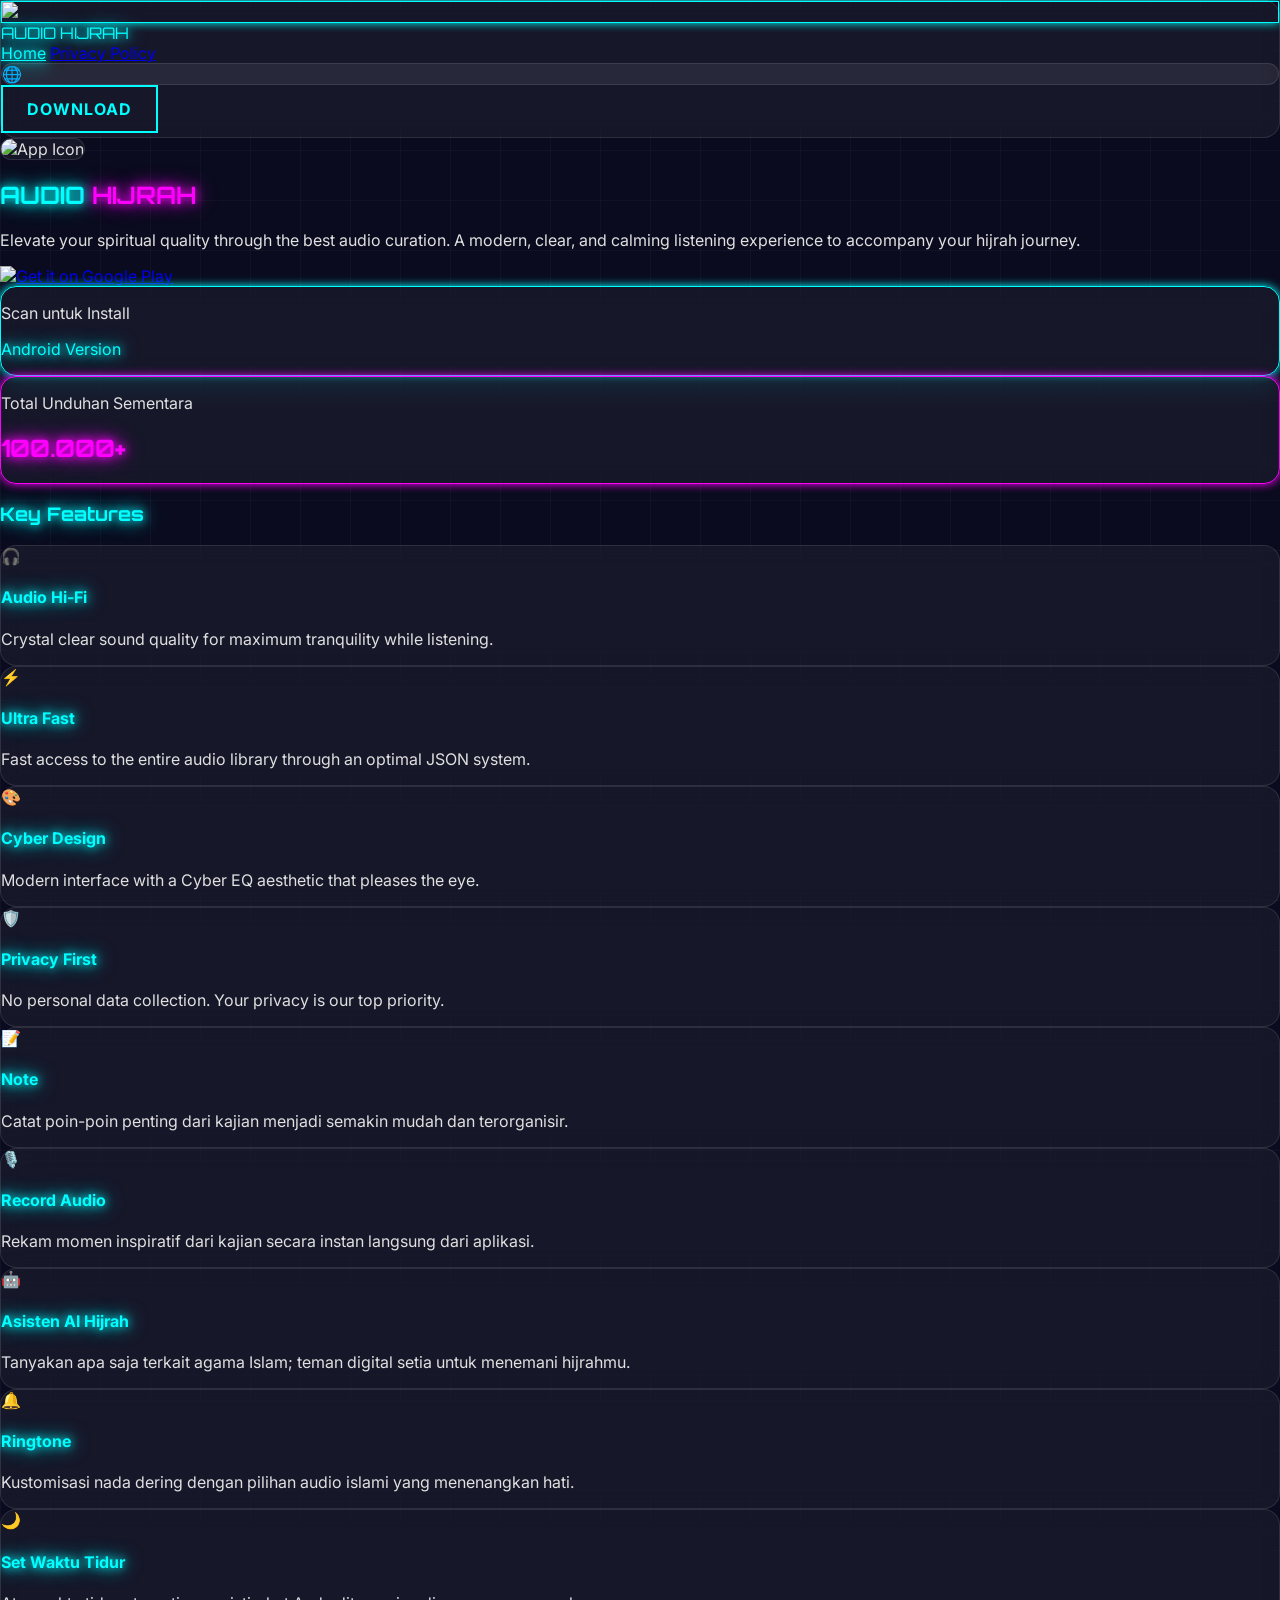
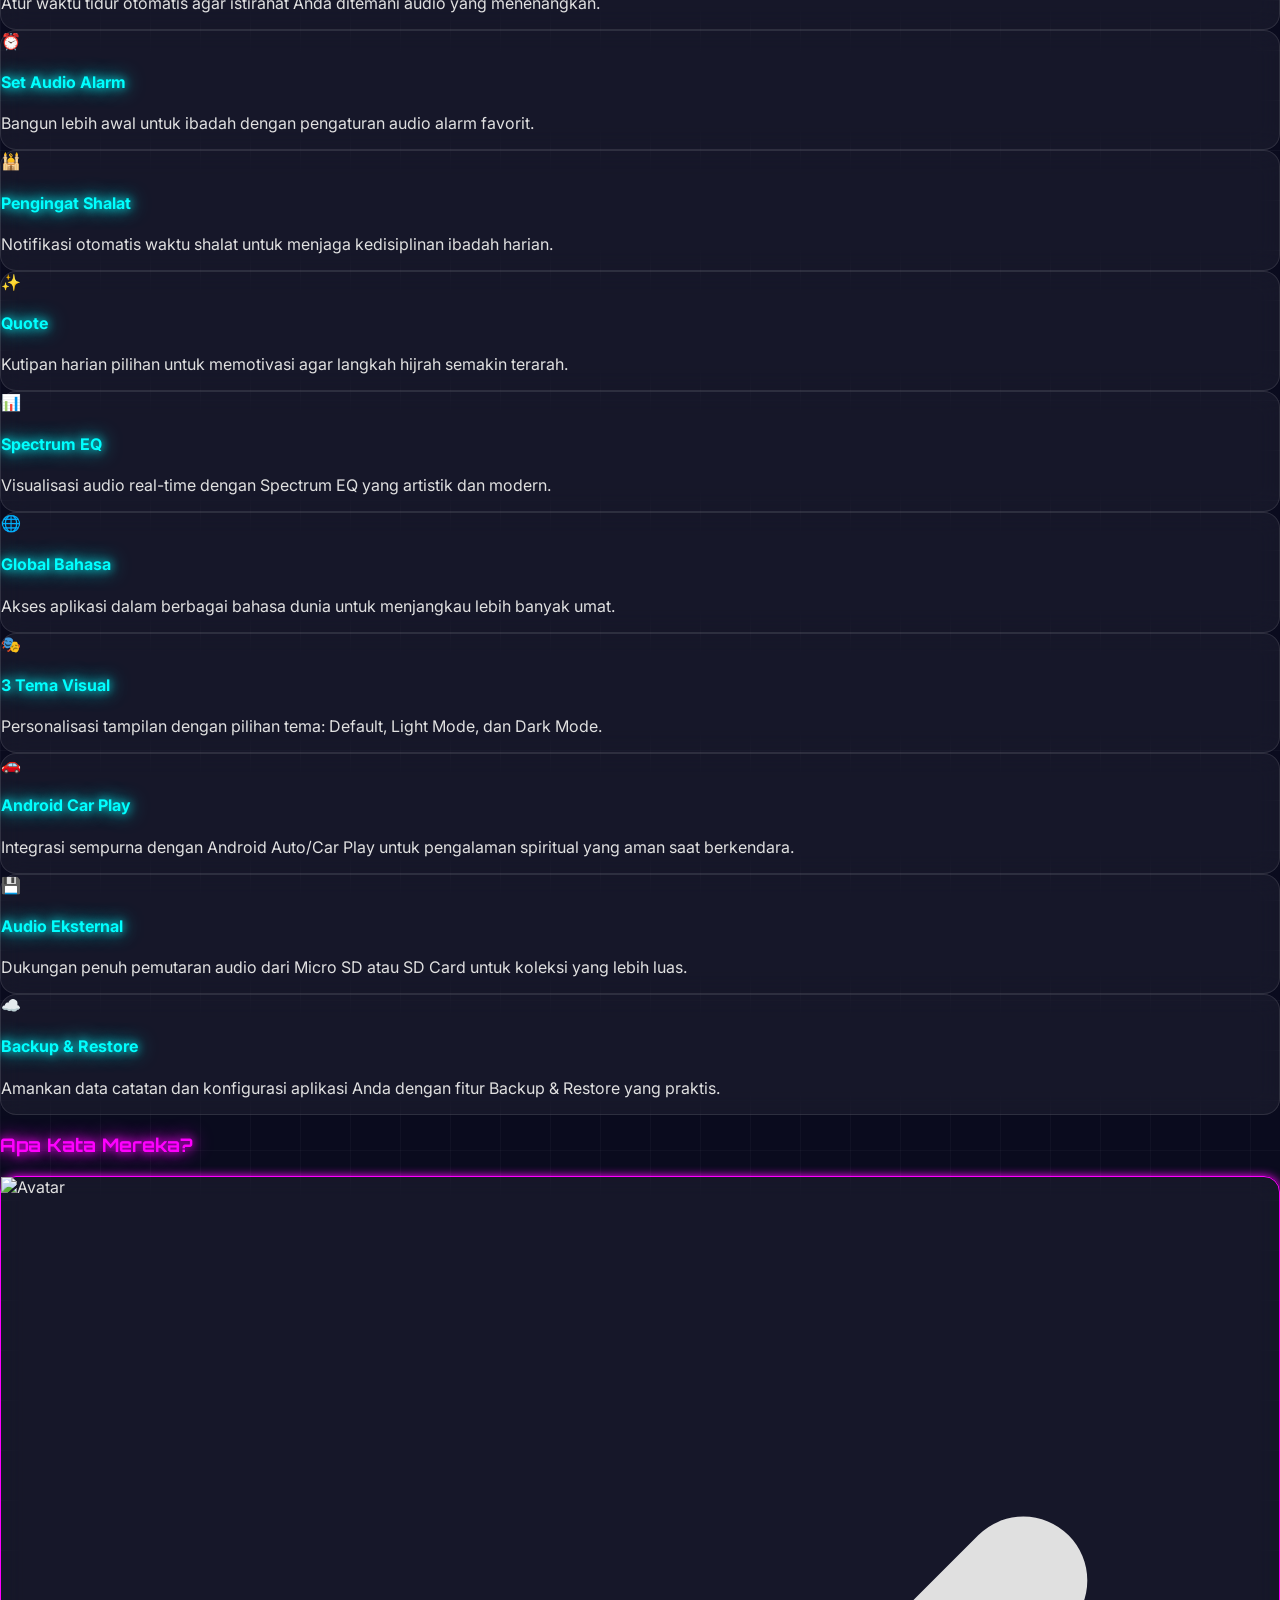
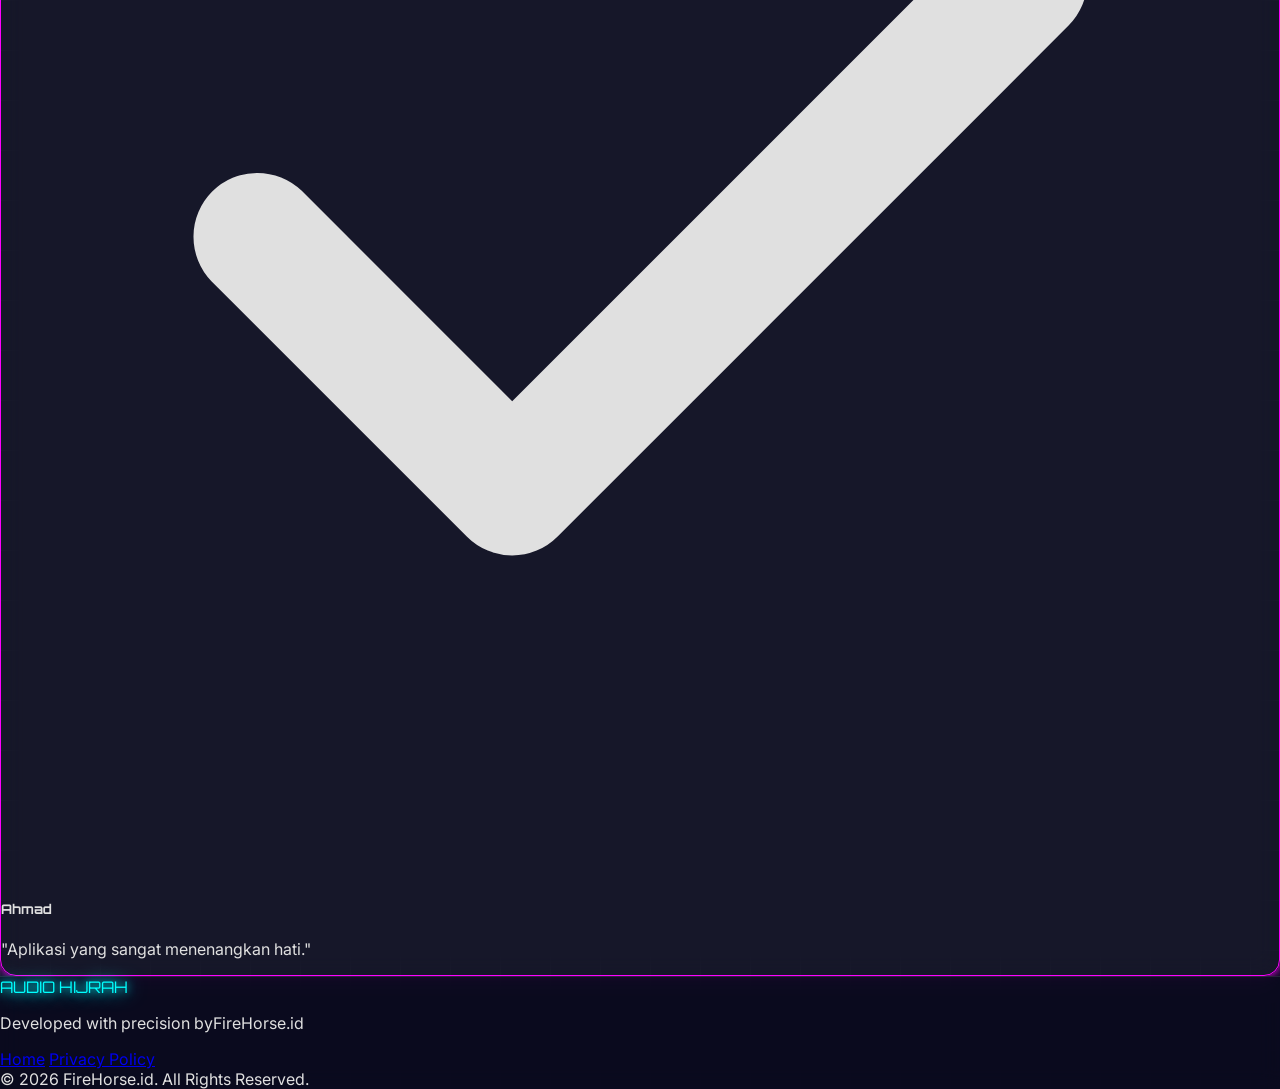
==== index.html @ 2a92576c "Update index.html Signed-off-by: alom2345mm-arch <alom2345mm@gmail.com>" ====
<!DOCTYPE html>
<html lang="en">
<head>
    <meta charset="UTF-8">
    <meta name="viewport" content="width=device-width, initial-scale=1.0">
    <title>Audio Hijrah - Perjalanan Spiritual Digital</title>
    <script src="https://cdn.tailwindcss.com"></script>
    <link href="https://fonts.googleapis.com/css2?family=Inter:wght@300;400;600;800&family=Orbitron:wght@400;700&display=swap" rel="stylesheet">
    <link rel="stylesheet" href="style.css">
    <script src="https://cdn.jsdelivr.net/npm/qr-code-styling@1.5.0/lib/qr-code-styling.js"></script>
    <style>
        .font-orbitron { font-family: 'Orbitron', sans-serif; }
        /* Hide Google Translate Bar */
        .goog-te-banner-frame.skiptranslate { display: none !important; }
        body { top: 0px !important; }
        .goog-te-balloon-frame { display: none !important; }
        #google_translate_element { display: block; }
        body {
            animation: fadeIn 0.6s ease-out forwards;
            scroll-behavior: smooth;
        }
        .fade-out {
            opacity: 0;
            transition: opacity 0.4s ease-out;
        }
        @keyframes fadeIn {
            from { opacity: 0; transform: translateY(10px); }
            to { opacity: 1; transform: translateY(0); }
        }
    </style>
</head>
<body class="text-gray-200">
    <div id="google_translate_element"></div>

    <!-- Navigation -->
    <nav class="fixed top-0 w-full z-50 glass-card border-b border-white/10 px-6 py-4 flex justify-between items-center">
        <div class="flex items-center gap-2">
            <div class="w-8 h-8 bg-gradient-to-br from-cyan-400 to-magenta-500 rounded-lg neon-border-cyan">
			<img src="https://raw.githubusercontent.com/alom2345mm-arch/img2026/main/ic_launcher_foreground.webp" >
			</div>
            <span class="font-orbitron text-xl font-bold neon-text-cyan">AUDIO HIJRAH</span>
        </div>
        <div class="hidden md:flex gap-8 font-semibold text-sm uppercase tracking-widest">
            <a href="index.html" class="hover:text-cyan-400 transition-colors neon-text-cyan">Home</a>
            <a href="privacy.html" class="hover:text-cyan-400 transition-colors">Privacy Policy</a>
        </div>
        <div class="flex items-center gap-4">
            <div class="flex items-center gap-2 glass-card px-2 py-1 rounded-full border border-white/10">
                <span class="text-sm">🌐</span>
                <div id="google_translate_element"></div>
            </div>
            <a href="#download" class="btn-cyber text-xs">Download</a>
        </div>
    </nav>

    <!-- Hero Section -->
    <section class="pt-32 pb-20 px-6 flex flex-col items-center text-center min-h-screen justify-center">
        <!-- Container Utama dengan ukuran yang sama dengan gambar (w-32 h-32) -->
		<div class="relative w-32 h-32 mb-8">
			<!-- Efek Glow: Menggunakan -inset-1 agar sedikit lebih besar dari gambar di depannya -->
			<div class="absolute -inset-1 bg-gradient-to-r from-cyan-500 to-magenta-500 rounded-3xl blur opacity-75 animate-pulse-slow"></div>
			
			<!-- Gambar Ikon: Pastikan rounded-nya sama dengan container atau div blur agar rapi -->
			<img src="https://raw.githubusercontent.com/alom2345mm-arch/img2026/main/dada_result.png" 
				 alt="App Icon" 
				 class="relative w-full h-full rounded-3xl glass-card p-2 object-contain">
		</div>
        <h1 class="font-orbitron text-5xl md:text-7xl font-extrabold mb-6 tracking-tighter">
            <span class="neon-text-cyan">AUDIO</span> <span class="neon-text-magenta">HIJRAH</span>
        </h1>
        <p class="max-w-2xl text-lg text-gray-400 mb-10 leading-relaxed">
            Elevate your spiritual quality through the best audio curation. A modern, clear, and calming listening experience to accompany your hijrah journey.
        </p>
        
        <div class="flex flex-col items-center gap-8 mb-16">
            <!-- 1. Badge Google Play -->
            <a href="#" class="transition-transform hover:scale-105">
                <img id="play-badge" src="https://play.google.com/intl/en_us/badges/static/images/badges/en_badge_web_generic.png" alt="Get it on Google Play" class="h-24">
            </a>

            <!-- 2. QR Code & Info -->
            <div class="glass-card p-4 neon-border-cyan flex items-center gap-6">
                <div id="qrcode" class="w-24 h-24 flex items-center justify-center"></div>
                <div class="text-left">
                    <p class="text-sm text-gray-500 uppercase tracking-wider">Scan untuk Install</p>
                    <p class="text-lg font-bold neon-text-cyan">Android Version</p>
                </div>
            </div>

            <!-- 3. Download Stats (Enlarged) -->
            <div class="glass-card px-12 py-8 neon-border-magenta text-center w-full max-w-md">
                <p class="text-gray-400 uppercase tracking-widest text-sm mb-3">Total Unduhan Sementara</p>
                <h2 class="font-orbitron text-6xl font-extrabold neon-text-magenta"><span id="download-counter">0</span>+</h2>
            </div>
        </div>
    </section>

    <!-- Features Section -->
    <section class="py-20 px-6 max-w-6xl mx-auto">
        <h3 class="font-orbitron text-3xl text-center mb-16 neon-text-cyan uppercase">Key Features</h3>

        <div class="grid grid-cols-1 md:grid-cols-2 lg:grid-cols-3 xl:grid-cols-6 gap-6">
            <div class="glass-card p-8 text-center">
                <div class="text-4xl mb-4">🎧</div>
                <h4 class="font-bold text-xl mb-2 neon-text-cyan">Audio Hi-Fi</h4>

                <p class="text-sm text-gray-400">Crystal clear sound quality for maximum tranquility while listening.</p>
            </div>
            <div class="glass-card p-8 text-center">
                <div class="text-4xl mb-4">⚡</div>
                <h4 class="font-bold text-xl mb-2 neon-text-cyan">Ultra Fast</h4>

                <p class="text-sm text-gray-400">Fast access to the entire audio library through an optimal JSON system.</p>
            </div>
            <div class="glass-card p-8 text-center">
                <div class="text-4xl mb-4">🎨</div>
                <h4 class="font-bold text-xl mb-2 neon-text-cyan">Cyber Design</h4>

                <p class="text-sm text-gray-400">Modern interface with a Cyber EQ aesthetic that pleases the eye.</p>
            </div>
            <div class="glass-card p-8 text-center">
                <div class="text-4xl mb-4">🛡️</div>
                <h4 class="font-bold text-xl mb-2 neon-text-cyan">Privacy First</h4>

                <p class="text-sm text-gray-400">No personal data collection. Your privacy is our top priority.</p>
            </div>
            <!-- Fitur Baru -->
            <div class="glass-card p-8 text-center">
                <div class="text-4xl mb-4">📝</div>
                <h4 class="font-bold text-xl mb-2 neon-text-cyan">Note</h4>
                <p class="text-sm text-gray-400">Catat poin-poin penting dari kajian menjadi semakin mudah dan terorganisir.</p>
            </div>
            <div class="glass-card p-8 text-center">
                <div class="text-4xl mb-4">🎙️</div>
                <h4 class="font-bold text-xl mb-2 neon-text-cyan">Record Audio</h4>
                <p class="text-sm text-gray-400">Rekam momen inspiratif dari kajian secara instan langsung dari aplikasi.</p>
            </div>
            <div class="glass-card p-8 text-center">
                <div class="text-4xl mb-4">🤖</div>
                <h4 class="font-bold text-xl mb-2 neon-text-cyan">Asisten AI Hijrah</h4>
                <p class="text-sm text-gray-400">Tanyakan apa saja terkait agama Islam; teman digital setia untuk menemani hijrahmu.</p>
            </div>
            <div class="glass-card p-8 text-center">
                <div class="text-4xl mb-4">🔔</div>
                <h4 class="font-bold text-xl mb-2 neon-text-cyan">Ringtone</h4>
                <p class="text-sm text-gray-400">Kustomisasi nada dering dengan pilihan audio islami yang menenangkan hati.</p>
            </div>
            <div class="glass-card p-8 text-center">
                <div class="text-4xl mb-4">🌙</div>
                <h4 class="font-bold text-xl mb-2 neon-text-cyan">Set Waktu Tidur</h4>
                <p class="text-sm text-gray-400">Atur waktu tidur otomatis agar istirahat Anda ditemani audio yang menenangkan.</p>
            </div>
            <div class="glass-card p-8 text-center">
                <div class="text-4xl mb-4">⏰</div>
                <h4 class="font-bold text-xl mb-2 neon-text-cyan">Set Audio Alarm</h4>
                <p class="text-sm text-gray-400">Bangun lebih awal untuk ibadah dengan pengaturan audio alarm favorit.</p>
            </div>
            <div class="glass-card p-8 text-center">
                <div class="text-4xl mb-4">🕌</div>
                <h4 class="font-bold text-xl mb-2 neon-text-cyan">Pengingat Shalat</h4>
                <p class="text-sm text-gray-400">Notifikasi otomatis waktu shalat untuk menjaga kedisiplinan ibadah harian.</p>
            </div>
            <div class="glass-card p-8 text-center">
                <div class="text-4xl mb-4">✨</div>
                <h4 class="font-bold text-xl mb-2 neon-text-cyan">Quote</h4>
                <p class="text-sm text-gray-400">Kutipan harian pilihan untuk memotivasi agar langkah hijrah semakin terarah.</p>
            </div>
            <div class="glass-card p-8 text-center">
                <div class="text-4xl mb-4">📊</div>
                <h4 class="font-bold text-xl mb-2 neon-text-cyan">Spectrum EQ</h4>
                <p class="text-sm text-gray-400">Visualisasi audio real-time dengan Spectrum EQ yang artistik dan modern.</p>
            </div>
            <div class="glass-card p-8 text-center">
                <div class="text-4xl mb-4">🌐</div>
                <h4 class="font-bold text-xl mb-2 neon-text-cyan">Global Bahasa</h4>
                <p class="text-sm text-gray-400">Akses aplikasi dalam berbagai bahasa dunia untuk menjangkau lebih banyak umat.</p>
            </div>
            <div class="glass-card p-8 text-center">
                <div class="text-4xl mb-4">🎭</div>
                <h4 class="font-bold text-xl mb-2 neon-text-cyan">3 Tema Visual</h4>
                <p class="text-sm text-gray-400">Personalisasi tampilan dengan pilihan tema: Default, Light Mode, dan Dark Mode.</p>
            </div>
            <div class="glass-card p-8 text-center">
                <div class="text-4xl mb-4">🚗</div>
                <h4 class="font-bold text-xl mb-2 neon-text-cyan">Android Car Play</h4>
                <p class="text-sm text-gray-400">Integrasi sempurna dengan Android Auto/Car Play untuk pengalaman spiritual yang aman saat berkendara.</p>
            </div>
            <div class="glass-card p-8 text-center">
                <div class="text-4xl mb-4">💾</div>
                <h4 class="font-bold text-xl mb-2 neon-text-cyan">Audio Eksternal</h4>
                <p class="text-sm text-gray-400">Dukungan penuh pemutaran audio dari Micro SD atau SD Card untuk koleksi yang lebih luas.</p>
            </div>
            <div class="glass-card p-8 text-center">
                <div class="text-4xl mb-4">☁️</div>
                <h4 class="font-bold text-xl mb-2 neon-text-cyan">Backup & Restore</h4>
                <p class="text-sm text-gray-400">Amankan data catatan dan konfigurasi aplikasi Anda dengan fitur Backup & Restore yang praktis.</p>
            </div>
        </div>
    </section>

    <!-- Bot Comments Section -->
    <section class="py-20 px-6 max-w-4xl mx-auto">
        <h3 class="font-orbitron text-3xl text-center mb-16 neon-text-magenta uppercase">Apa Kata Mereka?</h3>

        <!-- Testimonial Window -->
        <div class="relative h-64 flex items-center justify-center">
            <div id="testimonial-window" class="glass-card p-8 w-full max-w-2xl neon-border-magenta transition-all duration-500 opacity-0 transform translate-y-4">
                <div class="flex flex-col md:flex-row gap-6 items-center text-center md:text-left">
                    <div class="relative">
                        <img id="user-photo" src="" alt="Avatar" class="w-24 h-24 rounded-full border-2 border-cyan-400 shadow-[0_0_15px_rgba(0,255,255,0.5)] object-cover">
                        <div class="absolute bottom-0 right-0 bg-cyan-400 p-1 rounded-full border-2 border-bg-color">
                            <svg class="w-3 h-3 text-bg-color" fill="currentColor" viewBox="0 0 20 20"><path fill-rule="evenodd" d="M16.707 5.293a1 1 0 010 1.414l-8 8a1 1 0 01-1.414 0l-4-4a1 1 0 011.414-1.414L8 12.586l7.293-7.293a1 1 0 011.414 0z" clip-rule="evenodd"></path></svg>
                        </div>
                    </div>
                    <div class="flex-1">
                        <h5 id="user-name" class="font-orbitron font-bold text-cyan-400 text-xl mb-2">Loading...</h5>
                        <p id="user-text" class="text-gray-300 text-lg italic leading-relaxed">"Menyiapkan testimoni..."</p>
                    </div>
                </div>
            </div>
        </div>
    </section>

    <!-- Footer -->
    <footer class="footer-glass py-12 px-6 text-center">
        <div class="font-orbitron text-xl font-bold neon-text-cyan mb-4">AUDIO HIJRAH</div>
        <p class="text-gray-500 text-sm mb-6">Developed with precision by<span class="text-magenta-500 font-bold">FireHorse.id</span></p>
        <div class="flex justify-center gap-6 text-xs text-gray-400 uppercase tracking-widest">
            <a href="index.html" class="hover:text-cyan-400">Home</a>
            <a href="privacy.html" class="hover:text-cyan-400">Privacy Policy</a>
        </div>
        <div class="mt-8 text-xs text-gray-600">
            &copy; 2026 FireHorse.id. All Rights Reserved.
        </div>
    </footer>

    <script>
        const comments = [
            {name: "Ahmad", text: "Aplikasi yang sangat menenangkan hati."},
            {name: "Siti", text: "Fiturnya lengkap, sangat membantu proses hijrah saya."},
            {name: "Budi", text: "Kualitas audio sangat jernih, mantap!"},
            {name: "Lutfi", text: "Tampilan modern dan sangat futuristik."},
            {name: "Sarah", text: "Sangat ringan dijalankan di HP lama saya."},
            {name: "Yusuf", text: "Kontennya sangat bermanfaat, terima kasih FireHorse.id."},
            {name: "Aminah", text: "Sangat menginspirasi, wajib download!"},
            {name: "Ridwan", text: "UI/UX sangat halus, nyaman digunakan."},
            {name: "Fatimah", text: "Suka sekali dengan kurasi audionya."},
            {name: "Zaki", text: "Aplikasi terbaik untuk menemani hari-hari."},
            {name: "Hana", text: "Sederhana tapi powerful."},
            {name: "Omar", text: "Update-nya cepat dan fiturnya makin oke."},
            {name: "Leia", text: "Sangat membantu saya belajar lebih dalam."},
            {name: "Hassan", text: "Kombinasi desain dan fungsi yang sempurna."},
            {name: "Maryam", text: "Tidak ada iklan yang mengganggu, sangat nyaman."},
            {name: "Ali", text: "Audio quality-nya top notch!"},
            {name: "Nadia", text: "Recommended banget buat yang mau hijrah."},
            {name: "Faisal", text: "Desain Cyber EQ-nya keren banget."},
            {name: "Zainab", text: "Sangat memudahkan dalam mencari konten positif."},
            {name: "Malik", text: "Aplikasi yang sangat beradab dan bermanfaat."},
            {name: "Khadijah", text: "Terima kasih atas aplikasinya, sangat membantu."},
            {name: "Andi Wijaya", text: "Alhamdulillah, fitur Note-nya sangat membantu saya merangkum kajian."},
            {name: "Putri Lestari", text: "Suaranya jernih sekali, bikin betah dengerin murottal lama-lama."},
            {name: "Eko Prasetyo", text: "UI-nya juara, berasa pakai aplikasi masa depan. Keren parah!"},
            {name: "Maya Sartika", text: "Sangat membantu saya dalam memahami tafsir Al-Quran dengan lebih mudah."},
            {name: "Rizky Ramadhan", text: "Asisten AI-nya cerdas banget, bisa jawab pertanyaan agama dengan detail."},
            {name: "Dewi Permata", text: "Suka banget sama fitur sleep timer-nya, jadi bisa tidur sambil denger audio."},
            {name: "Adi Nugroho", text: "Aplikasi yang sangat bermanfaat, semoga jadi amal jariyah bagi pembuatnya."},
            {name: "Hana Pertiwi", text: "Fitur backup-nya sangat membantu saat saya ganti perangkat."},
            {name: "Bagus Setiawan", text: "Akhirnya ada aplikasi audio spiritual yang gak banyak iklan. Nyaman banget!"},
            {name: "Indah Permatasari", text: "Sangat menginspirasi, membuat saya lebih semangat untuk berhijrah."},
            {name: "Fajar Sidik", text: "Kualitas audio Hi-Fi nya beneran terasa, jernih banget di telinga."},
            {name: "Gita Lestari", text: "Fitur pengingat shalatnya sangat membantu saya lebih disiplin."},
            {name: "Hendra Kurniawan", text: "Sangat praktis untuk mendengarkan kajian sambil bekerja di kantor."},
            {name: "Lia Ananda", text: "Suka sekali dengan quote hariannya, sangat memotivasi di pagi hari."},
            {name: "Dimas Prayoga", text: "Desain Cyber EQ-nya sangat artistik, beda dari aplikasi lain."},
            {name: "Rina Amelia", text: "Alhamdulillah, sekarang belajar agama jadi lebih asik dan modern."},
            {name: "Agus Salim", text: "Sangat ringan dijalankan, tidak membuat HP saya lag sama sekali."},
            {name: "Nina Marlina", text: "Fitur record audio-nya sangat berguna untuk merekam poin kajian."},
            {name: "Taufik Rahman", text: "Sangat recommended buat anak muda yang mau belajar agama dengan cara modern."},
            {name: "Siska Putri", text: "Suka banget sama kombinasi warna cyan dan magenta-nya, mewah!"},
            {name: "Bambang Heru", text: "Fitur Android Auto-nya sangat membantu saat saya menyetir jauh."},
            {name: "Dian Fitri", text: "Aplikasi yang sangat beradab, kontennya sangat terjaga kualitasnya."},
            {name: "Joko Susilo", text: "Suara qori-qorinya sangat menyentuh hati, bikin adem pikiran."},
            {name: "Rina Sari", text: "Sangat membantu saya dalam mencari referensi audio islami yang terpercaya."},
            {name: "Hendra Setiawan", text: "Sangat puas dengan fitur global bahasanya, memudahkan saudara kita di luar negeri."},
            {name: "Lani Wijaya", text: "Fitur spectrum equalizer-nya keren, visualisasinya sangat memanjakan mata."},
            {name: "Eko Kurniawan", text: "Sangat membantu saya tetap istiqomah dengan pengingat ibadahnya."},
            {name: "Siti Aminah", text: "Sangat bermanfaat untuk anak-anak saya belajar mengenal huruf hijaiyah."},
            {name: "Rizky Fauzi", text: "Suka banget sama tema Dark Mode-nya, elegan dan tidak bikin mata lelah."},
            {name: "Maya Indah", text: "Alhamdulillah, aplikasi ini menjadi teman setia saya dalam berhijrah."},
            {name: "Andika Pratama", text: "Fitur restore datanya bekerja dengan sempurna, semua catatan saya kembali."},
            {name: "Putri Handayani", text: "Sangat menginspirasi, kontennya sangat relevan dengan kehidupan sehari-hari."},
            {name: "Budi Santoso", text: "Aplikasi yang sangat solutif untuk kebutuhan spiritual di era digital."},
            {name: "Siti Rahma", text: "Suaranya sangat jernih, terasa seperti mendengarkan secara langsung."},
            {name: "Ahmad Fauzi", text: "Sangat memudahkan dalam mencari kajian-kajian dari ustadz favorit."},
            {name: "Lutfi Hakim", text: "Fitur AI-nya sangat mencerahkan, membantu saya memahami hukum fiqih dasar."},
            {name: "Sarah Azahra", text: "Sangat ringan dan cepat, navigasinya sangat intuitif dan mudah."},
            {name: "Yusuf Mansur", text: "Koleksi audionya sangat lengkap, mulai dari murottal hingga ceramah."},
            {name: "Aminah Zahra", text: "Sangat menyentuh hati, membuat saya lebih bersyukur setiap harinya."},
            {name: "Ridwan Kamil", text: "Kombinasi teknologi dan spiritualitas yang sangat apik. Luar biasa!"},
            {name: "Fatimah Zahra", text: "Fitur ringtone-nya sangat menenangkan, suka sekali dengan pilihannya."},
            {name: "Zaki Mubarak", text: "Aplikasi yang sangat membantu saya dalam menjaga shalat tepat waktu."},
            {name: "Hana Sofia", text: "Sangat elegan, baik dari segi desain maupun kualitas kontennya."},
            {name: "Omar Faruq", text: "Sangat membantu dalam mempelajari bahasa Arab melalui audio."},
            {name: "Leia Nuria", text: "Suka sekali dengan fitur quotes-nya, sangat memotivasi untuk terus belajar."},
            {name: "Hassan Basri", text: "Sangat praktis, bisa diakses kapan saja dan di mana saja."},
            {name: "Maryam Utami", text: "Sangat membantu saya dalam mendidik anak-anak dengan konten islami."},
            {name: "Ali Murtaza", text: "Kualitas audio Hi-Fi-nya benar-benar terasa premium. Mantap!"},
            {name: "Nadia Syafira", text: "Sangat recommended untuk siapa saja yang ingin memulai hijrah dengan nyaman."},
            {name: "Faisal Anwar", text: "UI-nya sangat futuristik, benar-benar mencerminkan era digital."},
            {name: "Zainab Aliyah", text: "Sangat memudahkan saya menemukan konten positif di tengah hiruk pikuk medsos."},
            {name: "Malik Ibrahim", text: "Sangat bermanfaat, semoga menjadi amal jariyah yang terus mengalir."},
            {name: "Khadijah Nur", text: "Terima kasih banyak FireHorse.id, aplikasi ini sangat membantu saya."}
        ];

        let currentIndex = 0;
        const windowEl = document.getElementById('testimonial-window');
        const nameEl = document.getElementById('user-name');
        const textEl = document.getElementById('user-text');
        const photoEl = document.getElementById('user-photo');

        function updateTestimonial() {
            // Fade out
            windowEl.classList.remove('opacity-100', 'translate-y-0');
            windowEl.classList.add('opacity-0', 'translate-y-4');

            setTimeout(() => {
                const user = comments[currentIndex];
                nameEl.textContent = user.name;
                textEl.textContent = `"${user.text}"`;
                // Generate unique photo based on name
                photoEl.src = `https://i.pravatar.cc/150?u=${encodeURIComponent(user.name)}`;

                // Fade in
                windowEl.classList.remove('opacity-0', 'translate-y-4');
                windowEl.classList.add('opacity-100', 'translate-y-0');

                currentIndex = (currentIndex + 1) % comments.length;
            }, 500);
        }

        // Initial call
        updateTestimonial();
        // Cycle every 4 seconds
        setInterval(updateTestimonial, 4000);

        function animateValueInfinite(id, start, end, duration) {
            const obj = document.getElementById(id);
            let startTimestamp = null;
            const step = (timestamp) => {
                if (!startTimestamp) startTimestamp = timestamp;
                const progress = Math.min((timestamp - startTimestamp) / duration, 1);
                obj.innerHTML = Math.floor(progress * (end - start) + start).toLocaleString('id-ID');
                if (progress < 1) {
                    window.requestAnimationFrame(step);
                } else {
                    // Jeda 1 detik di angka puncak sebelum mengulang dari 0
                    setTimeout(() => {
                        startTimestamp = null;
                        window.requestAnimationFrame(step);
                    }, 1000);
                }
            };
            window.requestAnimationFrame(step);
        }
        // Jalankan animasi loop tak terbatas saat halaman dimuat
        animateValueInfinite('download-counter', 0, 100000, 2000);

        function updatePlayBadge() {
            const badgeEl = document.getElementById('play-badge');
            if (!badgeEl) return;

            const lang = navigator.language || 'en-US';
            const langCode = lang.toLowerCase();
            const shortCode = langCode.split('-')[0];

            const langMap = {
                'af': 'Afrikaans', 'sq': 'Albanian', 'ar': 'Arabic-Saudi-Arabia', 'hy': 'Armenian', 'az': 'Azerbaijani',
                'eu': 'Basque', 'bs': 'Bosnian', 'bg': 'Bulgarian', 'my': 'Burmese', 'ca': 'Catalan',
                'zh-cn': 'Chinese-China', 'zh-tw': 'Chinese-Taiwan', 'hr': 'Croatian', 'cs': 'Czech', 'da': 'Danish',
                'nl': 'Dutch', 'en': 'English', 'et': 'Estonian', 'tl': 'Filipino', 'fi': 'Finnish',
                'fr-ca': 'French-CA', 'fr': 'French', 'gl': 'Galician', 'ka': 'Georgian', 'de': 'German',
                'el': 'Greek', 'gu': 'Gujarati', 'he': 'Hebrew', 'hi': 'Hindi', 'hu': 'Hungarian',
                'is': 'Icelandic', 'id': 'Indonesian', 'ga': 'Irish', 'it': 'Italian', 'ja': 'Japanese',
                'kn': 'Kannada', 'kk': 'Kazakh', 'km': 'Khmer', 'ko': 'Korean', 'ky': 'Kyrgyz',
                'lo': 'Lao', 'lv': 'Latvian', 'lt': 'Lithuanian', 'mk': 'Macedonian', 'ml': 'Malayalam',
                'ms': 'Malaysian', 'mr': 'Marathi', 'mn': 'Mongolian', 'ne': 'Nepali', 'no': 'Norwegian',
                'fa': 'Persian', 'pl': 'Polish', 'pt-br': 'Portuguese-Brazil', 'pt-pt': 'Portuguese-Portugal', 'pa': 'Punjabi',
                'ro': 'Romanian', 'ru': 'Russian', 'sr': 'Serbian', 'si': 'Sinhalese', 'sk': 'Slovak',
                'sl': 'Slovenian', 'es-latam': 'Spanish-LATAM', 'es': 'Spanish', 'sw': 'Swahili', 'sv': 'Swedish',
                'ta': 'Tamil', 'te': 'Telugu', 'th': 'Thai', 'tr': 'Turkish', 'uk': 'Ukranian',
                'ur': 'Urdu', 'uz': 'Uzbek', 'vi': 'Vietnamese', 'zu': 'Zulu', 'bn': 'Bengali'
            };

            let languageName = langMap[langCode] || langMap[shortCode] || 'English';
            const baseUrl = 'https://raw.githubusercontent.com/alom2345mm-arch/img2026/main/';
            badgeEl.src = `${baseUrl}GetItOnGooglePlay_Badge_Web_color_${languageName}.png`;
        }
        updatePlayBadge();

        function updatePlayBadge() {
            const badgeEl = document.getElementById('play-badge');
            if (!badgeEl) return;

            const lang = navigator.language || 'en-US';
            const langCode = lang.toLowerCase();
            const shortCode = langCode.split('-')[0];

            const langMap = {
                'af': 'Afrikaans', 'sq': 'Albanian', 'ar': 'Arabic-Saudi-Arabia', 'hy': 'Armenian', 'az': 'Azerbaijani',
                'eu': 'Basque', 'bs': 'Bosnian', 'bg': 'Bulgarian', 'my': 'Burmese', 'ca': 'Catalan',
                'zh-cn': 'Chinese-China', 'zh-tw': 'Chinese-Taiwan', 'hr': 'Croatian', 'cs': 'Czech', 'da': 'Danish',
                'nl': 'Dutch', 'en': 'English', 'et': 'Estonian', 'tl': 'Filipino', 'fi': 'Finnish',
                'fr-ca': 'French-CA', 'fr': 'French', 'gl': 'Galician', 'ka': 'Georgian', 'de': 'German',
                'el': 'Greek', 'gu': 'Gujarati', 'he': 'Hebrew', 'hi': 'Hindi', 'hu': 'Hungarian',
                'is': 'Icelandic', 'id': 'Indonesian', 'ga': 'Irish', 'it': 'Italian', 'ja': 'Japanese',
                'kn': 'Kannada', 'kk': 'Kazakh', 'km': 'Khmer', 'ko': 'Korean', 'ky': 'Kyrgyz',
                'lo': 'Lao', 'lv': 'Latvian', 'lt': 'Lithuanian', 'mk': 'Macedonian', 'ml': 'Malayalam',
                'ms': 'Malaysian', 'mr': 'Marathi', 'mn': 'Mongolian', 'ne': 'Nepali', 'no': 'Norwegian',
                'fa': 'Persian', 'pl': 'Polish', 'pt-br': 'Portuguese-Brazil', 'pt-pt': 'Portuguese-Portugal', 'pa': 'Punjabi',
                'ro': 'Romanian', 'ru': 'Russian', 'sr': 'Serbian', 'si': 'Sinhalese', 'sk': 'Slovak',
                'sl': 'Slovenian', 'es-latam': 'Spanish-LATAM', 'es': 'Spanish', 'sw': 'Swahili', 'sv': 'Swedish',
                'ta': 'Tamil', 'te': 'Telugu', 'th': 'Thai', 'tr': 'Turkish', 'uk': 'Ukranian',
                'ur': 'Urdu', 'uz': 'Uzbek', 'vi': 'Vietnamese', 'zu': 'Zulu', 'bn': 'Bengali'
            };

            let languageName = langMap[langCode] || langMap[shortCode] || 'English';
            const baseUrl = 'https://raw.githubusercontent.com/alom2345mm-arch/img2026/main/';
            badgeEl.src = `${baseUrl}GetItOnGooglePlay_Badge_Web_color_${languageName}.png`;
        }
        updatePlayBadge();

        // Konfigurasi Auto-Barcode dengan Style Dot dan Logo Tengah
        const qrCode = new QRCodeStyling({
            width: 96,
            height: 96,
            type: "svg",
            data: "https://play.google.com/store/apps/details?id=com.audiohijrah",
            image: "https://raw.githubusercontent.com/alom2345mm-arch/img2026/main/dada_result.png",
            dotsOptions: {
                color: "#22d3ee",
                type: "dots"
            },
            backgroundOptions: {
                color: "transparent",
            },
            imageOptions: {
                crossOrigin: "anonymous",
                margin: 5,
                imageSize: 0.4
            }
        });
        qrCode.append(document.getElementById("qrcode"));
    </script>
    <script>
        document.querySelectorAll('a').forEach(link => {
            link.addEventListener('click', e => {
                const href = link.getAttribute('href');
                if (href && (href.endsWith('.html') || href.startsWith('/'))) {
                    if (!link.getAttribute('target')) {
                        e.preventDefault();
                        document.body.classList.add('fade-out');
                        setTimeout(() => {
                            window.location.href = href;
                        }, 400);
                    }
                }
            });
        });
    </script>
    <script type="text/javascript">
        function googleTranslateElementInit() {
            new google.translate.TranslateElement({
                pageLanguage: 'id',
                layout: google.translate.LinguistElement.InlineLayout.SIMPLE,
                autoDisplay: false
            }, 'google_translate_element');
        }
    </script>
    <script src="//translate.google.com/translate_a/element.js?cb=googleTranslateElementInit"></script>
</body>
</html>
---- style.css ----
:root {

    
    --bg-color: #0a0b1e;
    --accent-cyan: #00ffff;
    --accent-magenta: #ff00ff;
    --glass-bg: rgba(255, 255, 255, 0.05);
    --glass-border: rgba(255, 255, 255, 0.1);
    --text-main: #e0e0e0;
    --text-dim: #b0b0b0;
}

body {
    background-color: var(--bg-color);
    color: var(--text-main);
    font-family: 'Inter', sans-serif;
    margin: 0;
    padding: 0;
    overflow-x: hidden;
}

/* Cyber Grid Background */
body::before {
    content: "";
    position: fixed;
    top: 0;
    left: 0;
    width: 100%;
    height: 100%;
    background-image: 
        linear-gradient(var(--glass-border) 1px, transparent 1px),
        linear-gradient(90deg, var(--glass-border) 1px, transparent 1px);
    background-size: 50px 50px;
    z-index: -1;
    pointer-events: none;
    opacity: 0.3;
}

.neon-text-cyan {
    color: var(--accent-cyan);
    text-shadow: 0 0 10px var(--accent-cyan), 0 0 20px var(--accent-cyan);
}

.neon-text-magenta {
    color: var(--accent-magenta);
    text-shadow: 0 0 10px var(--accent-magenta), 0 0 20px var(--accent-magenta);
}

.glass-card {
    background: var(--glass-bg);
    backdrop-filter: blur(12px);
    -webkit-backdrop-filter: blur(12px);
    border: 1px solid var(--glass-border);
    border-radius: 1rem;
    transition: all 0.3s ease;
}

.glass-card:hover {
    border-color: var(--accent-cyan);
    box-shadow: 0 0 20px rgba(0, 255, 255, 0.2);
    transform: translateY(-5px);
}

.neon-border-cyan {
    border: 1px solid var(--accent-cyan);
    box-shadow: 0 0 10px var(--accent-cyan);
}

.neon-border-magenta {
    border: 1px solid var(--accent-magenta);
    box-shadow: 0 0 10px var(--accent-magenta);
}

.btn-cyber {
    background: transparent;
    border: 2px solid var(--accent-cyan);
    color: var(--accent-cyan);
    padding: 0.75rem 1.5rem;
    font-weight: bold;
    text-transform: uppercase;
    letter-spacing: 1px;
    position: relative;
    overflow: hidden;
    transition: all 0.3s ease;
    cursor: pointer;
    display: inline-block;
    text-decoration: none;
}

.btn-cyber:hover {
    background: var(--accent-cyan);
    color: var(--bg-color);
    box-shadow: 0 0 20px var(--accent-cyan);
}

.footer-glass {
    background: rgba(10, 11, 30, 0.8);
    backdrop-filter: blur(10px);
    border-top: 1px solid var(--glass-border);
}

@keyframes pulse {
    0% { opacity: 0.6; }
    50% { opacity: 1; }
    100% { opacity: 0.6; }
}

.animate-pulse-slow {
    animation: pulse 3s infinite ease-in-out;
}
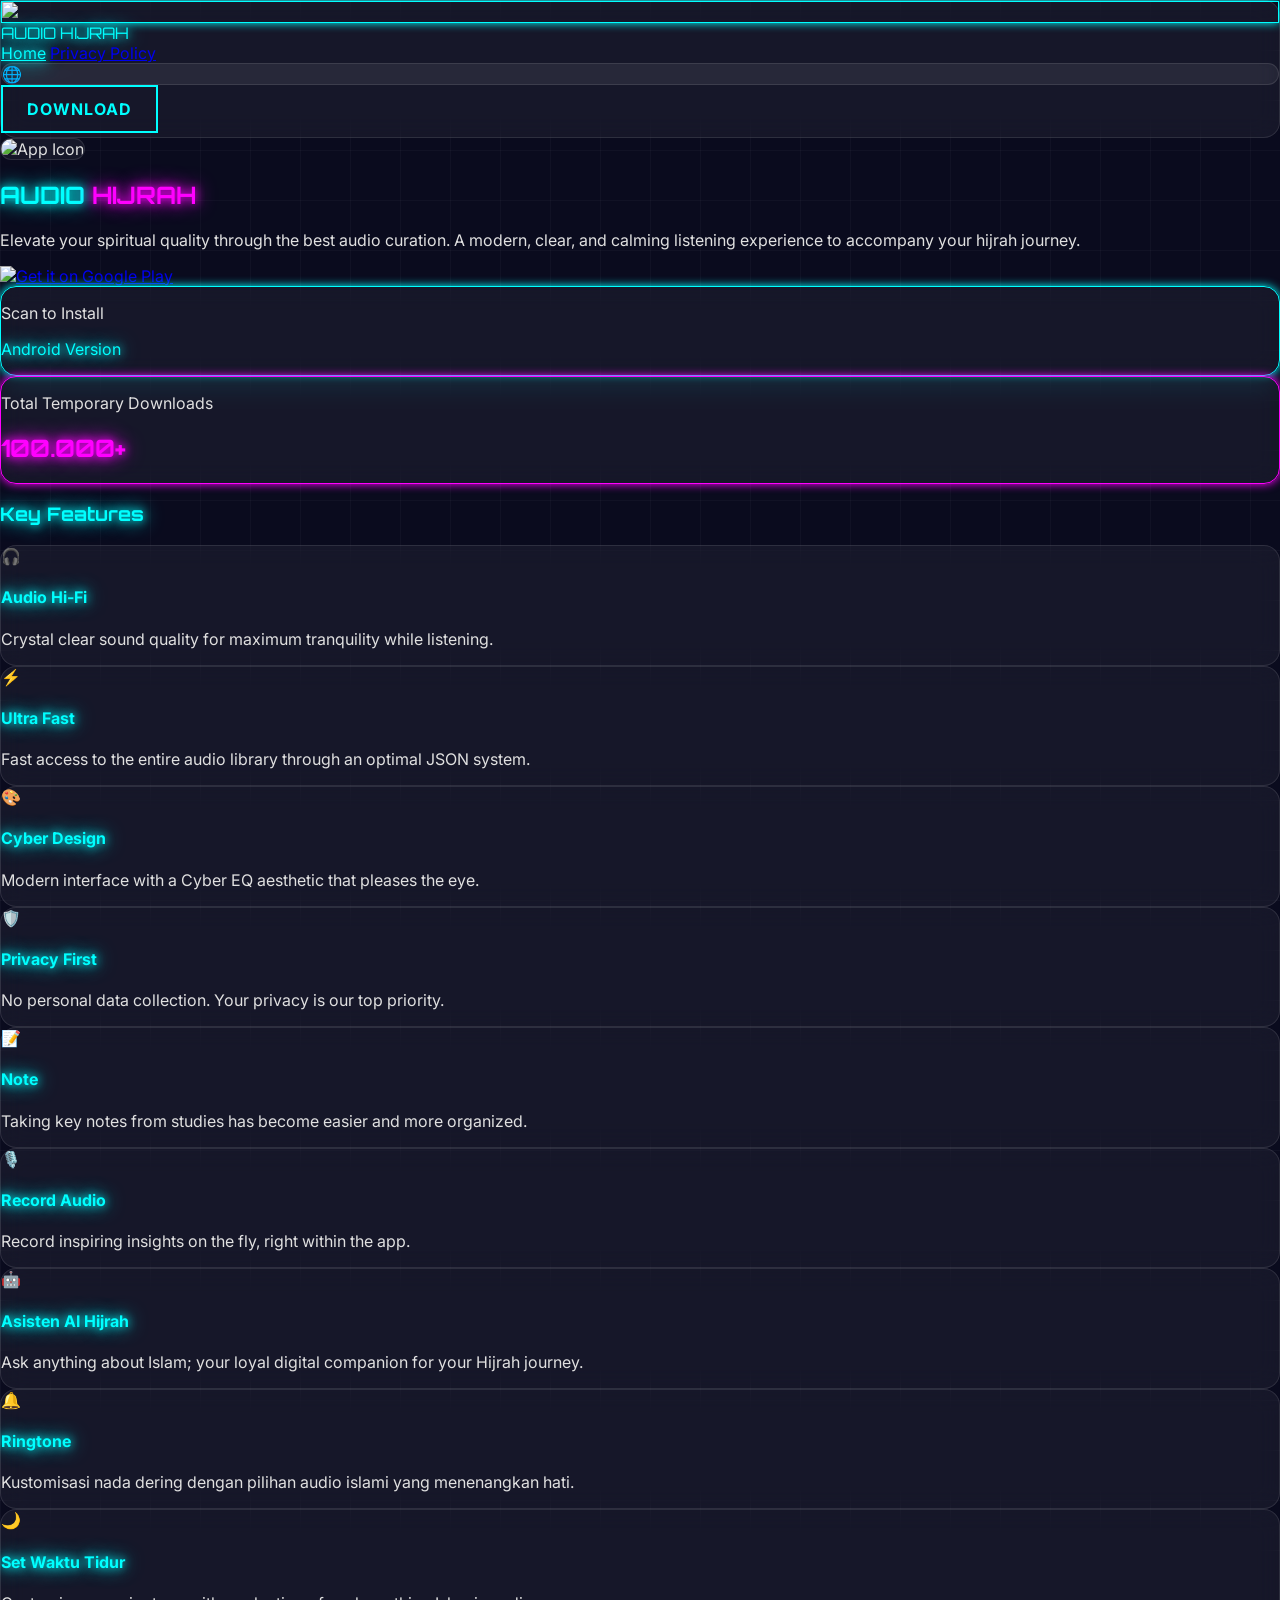
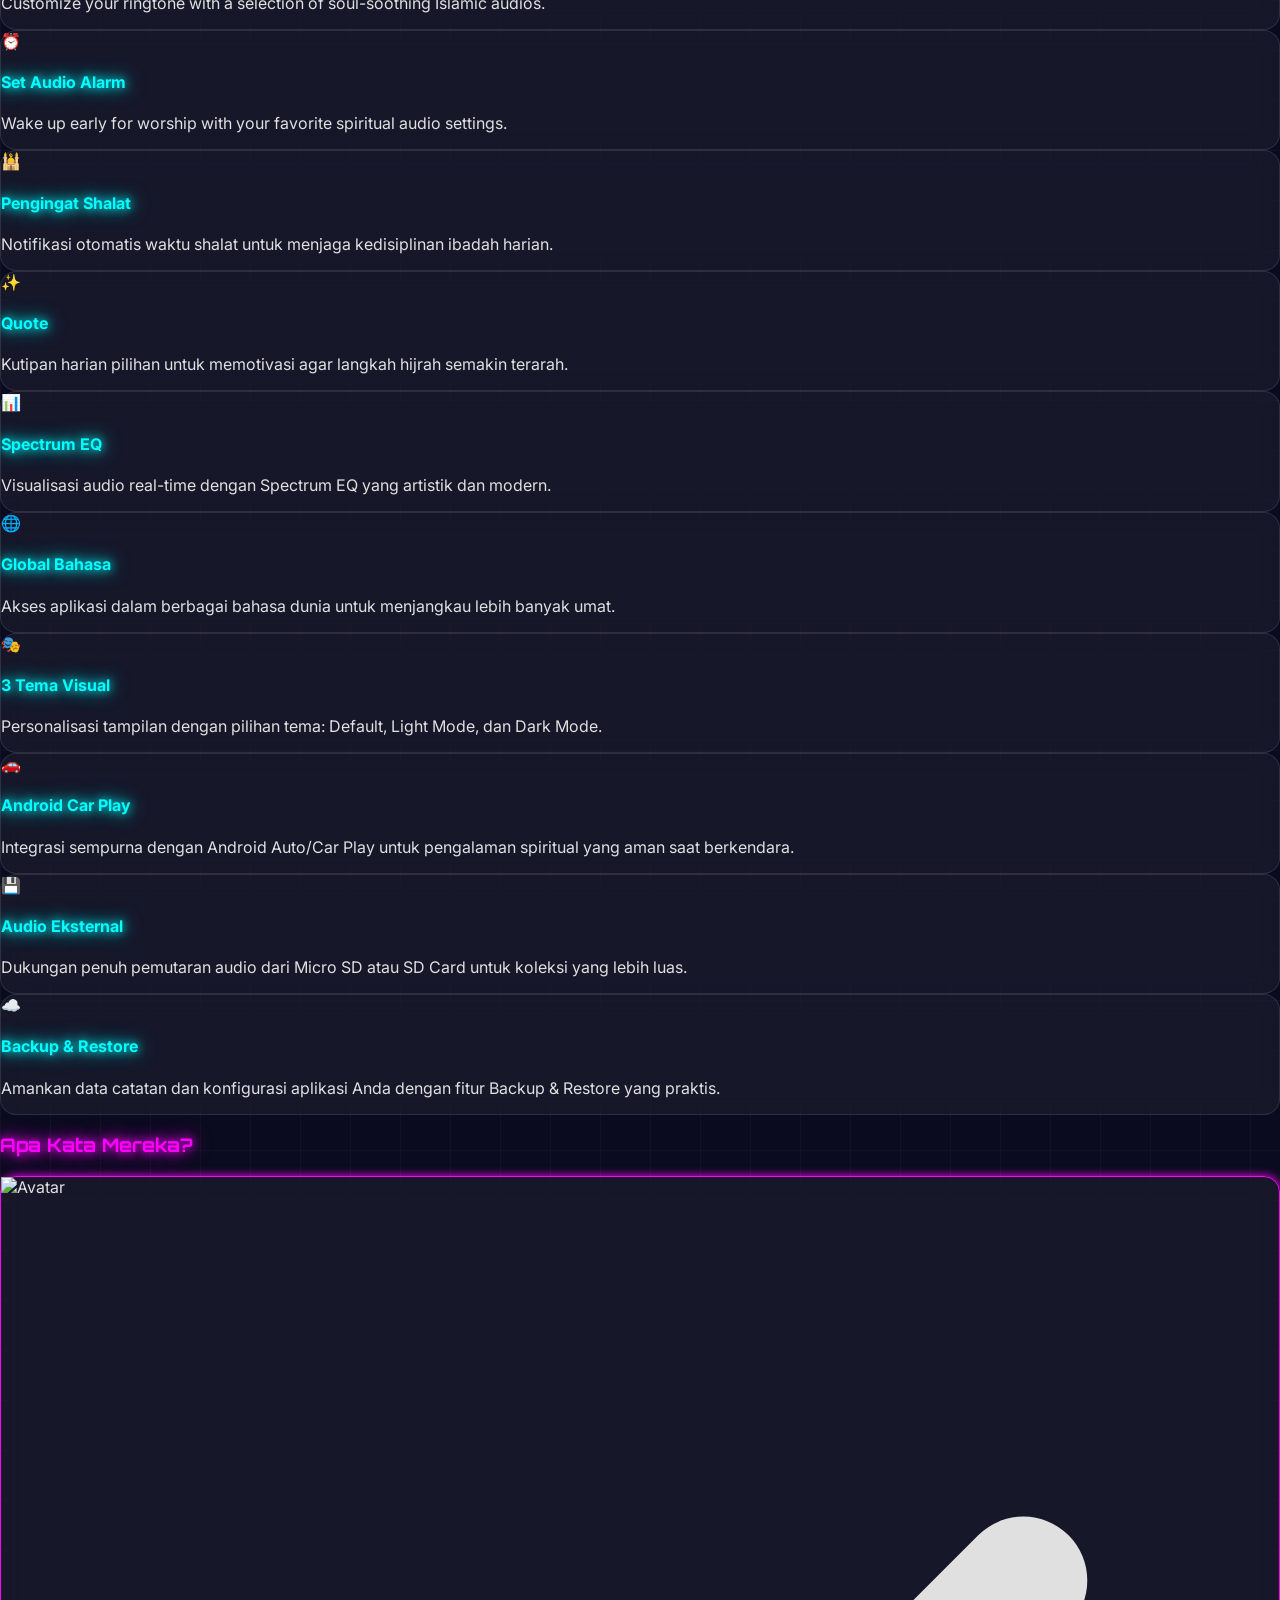
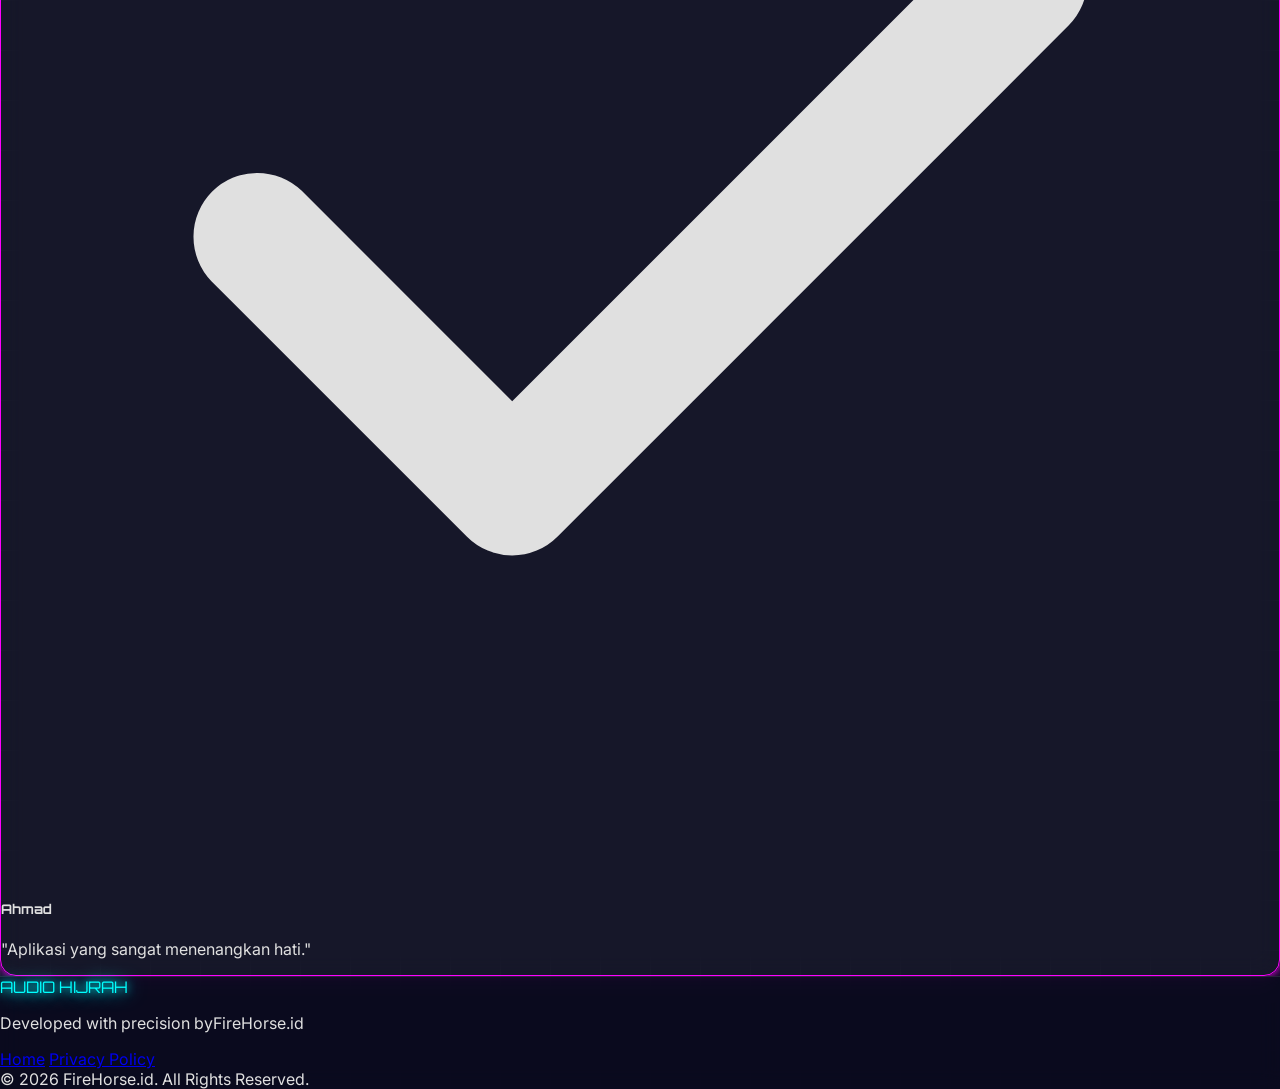
==== commit 024e3a44: "Update index.html Signed-off-by: alom2345mm-arch <alom2345mm@gmail.com>" ====
--- a/index.html
+++ b/index.html
@@ -82,14 +82,14 @@
             <div class="glass-card p-4 neon-border-cyan flex items-center gap-6">
                 <div id="qrcode" class="w-24 h-24 flex items-center justify-center"></div>
                 <div class="text-left">
-                    <p class="text-sm text-gray-500 uppercase tracking-wider">Scan untuk Install</p>
+                    <p class="text-sm text-gray-500 uppercase tracking-wider">Scan to Install</p>
                     <p class="text-lg font-bold neon-text-cyan">Android Version</p>
                 </div>
             </div>
 
             <!-- 3. Download Stats (Enlarged) -->
             <div class="glass-card px-12 py-8 neon-border-magenta text-center w-full max-w-md">
-                <p class="text-gray-400 uppercase tracking-widest text-sm mb-3">Total Unduhan Sementara</p>
+                <p class="text-gray-400 uppercase tracking-widest text-sm mb-3">Total Temporary Downloads</p>
                 <h2 class="font-orbitron text-6xl font-extrabold neon-text-magenta"><span id="download-counter">0</span>+</h2>
             </div>
         </div>
@@ -128,17 +128,17 @@
             <div class="glass-card p-8 text-center">
                 <div class="text-4xl mb-4">📝</div>
                 <h4 class="font-bold text-xl mb-2 neon-text-cyan">Note</h4>
-                <p class="text-sm text-gray-400">Catat poin-poin penting dari kajian menjadi semakin mudah dan terorganisir.</p>
+                <p class="text-sm text-gray-400">Taking key notes from studies has become easier and more organized.</p>
             </div>
             <div class="glass-card p-8 text-center">
                 <div class="text-4xl mb-4">🎙️</div>
                 <h4 class="font-bold text-xl mb-2 neon-text-cyan">Record Audio</h4>
-                <p class="text-sm text-gray-400">Rekam momen inspiratif dari kajian secara instan langsung dari aplikasi.</p>
+                <p class="text-sm text-gray-400">Record inspiring insights on the fly, right within the app.</p>
             </div>
             <div class="glass-card p-8 text-center">
                 <div class="text-4xl mb-4">🤖</div>
                 <h4 class="font-bold text-xl mb-2 neon-text-cyan">Asisten AI Hijrah</h4>
-                <p class="text-sm text-gray-400">Tanyakan apa saja terkait agama Islam; teman digital setia untuk menemani hijrahmu.</p>
+                <p class="text-sm text-gray-400">Ask anything about Islam; your loyal digital companion for your Hijrah journey.</p>
             </div>
             <div class="glass-card p-8 text-center">
                 <div class="text-4xl mb-4">🔔</div>
@@ -148,12 +148,12 @@
             <div class="glass-card p-8 text-center">
                 <div class="text-4xl mb-4">🌙</div>
                 <h4 class="font-bold text-xl mb-2 neon-text-cyan">Set Waktu Tidur</h4>
-                <p class="text-sm text-gray-400">Atur waktu tidur otomatis agar istirahat Anda ditemani audio yang menenangkan.</p>
+                <p class="text-sm text-gray-400">Customize your ringtone with a selection of soul-soothing Islamic audios.</p>
             </div>
             <div class="glass-card p-8 text-center">
                 <div class="text-4xl mb-4">⏰</div>
                 <h4 class="font-bold text-xl mb-2 neon-text-cyan">Set Audio Alarm</h4>
-                <p class="text-sm text-gray-400">Bangun lebih awal untuk ibadah dengan pengaturan audio alarm favorit.</p>
+                <p class="text-sm text-gray-400">Wake up early for worship with your favorite spiritual audio settings.</p>
             </div>
             <div class="glass-card p-8 text-center">
                 <div class="text-4xl mb-4">🕌</div>
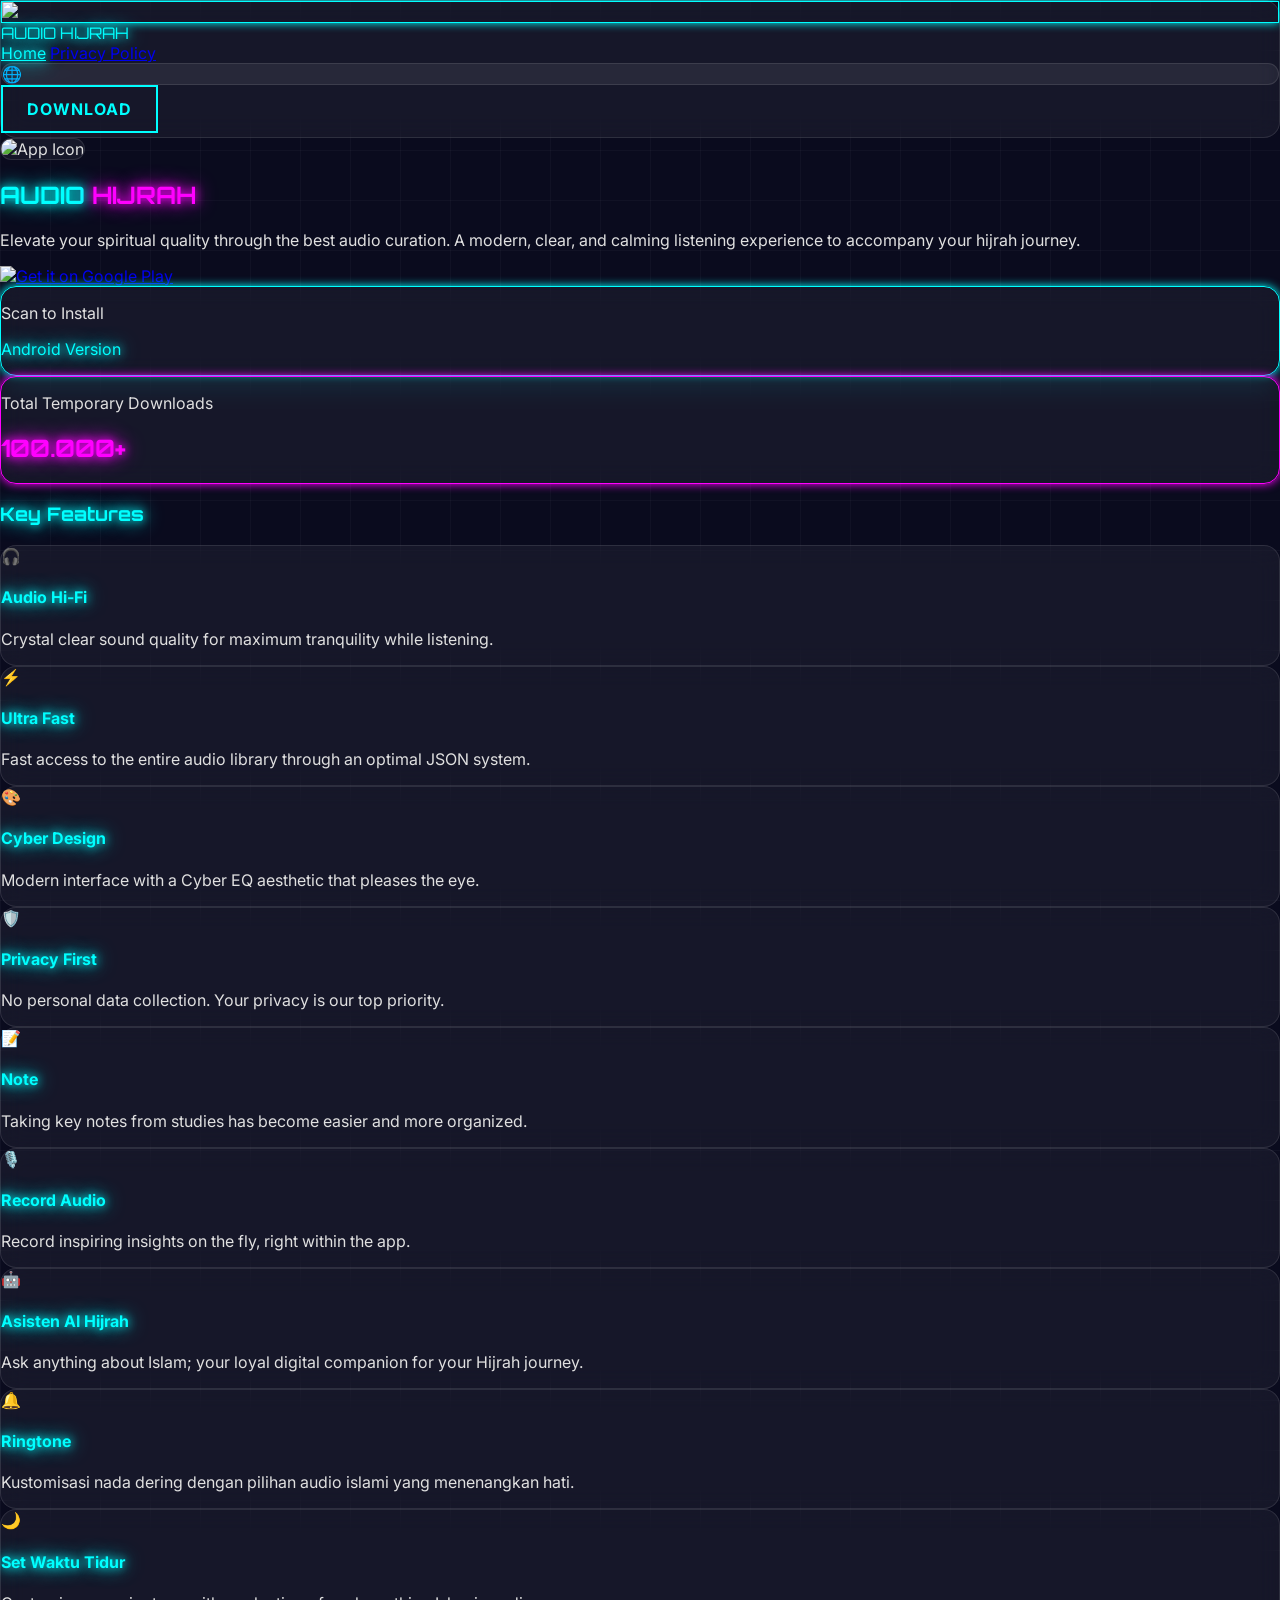
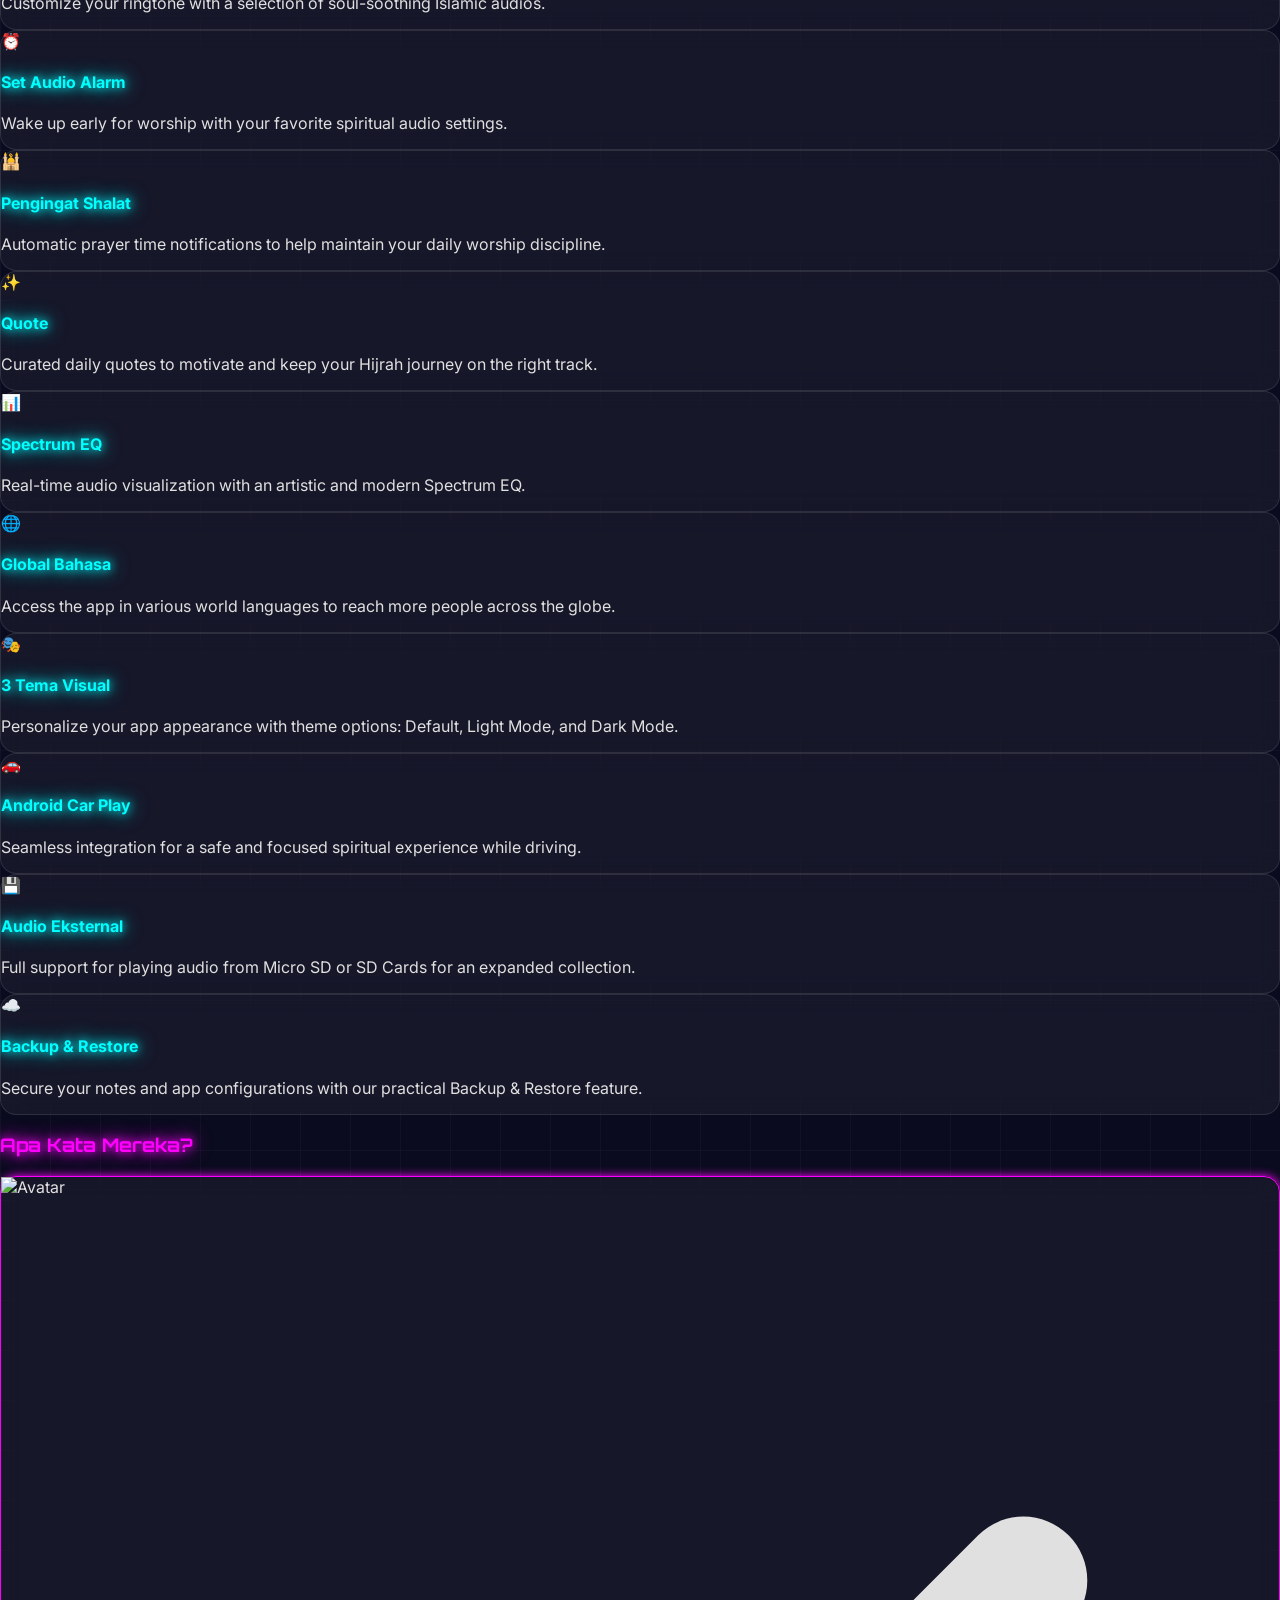
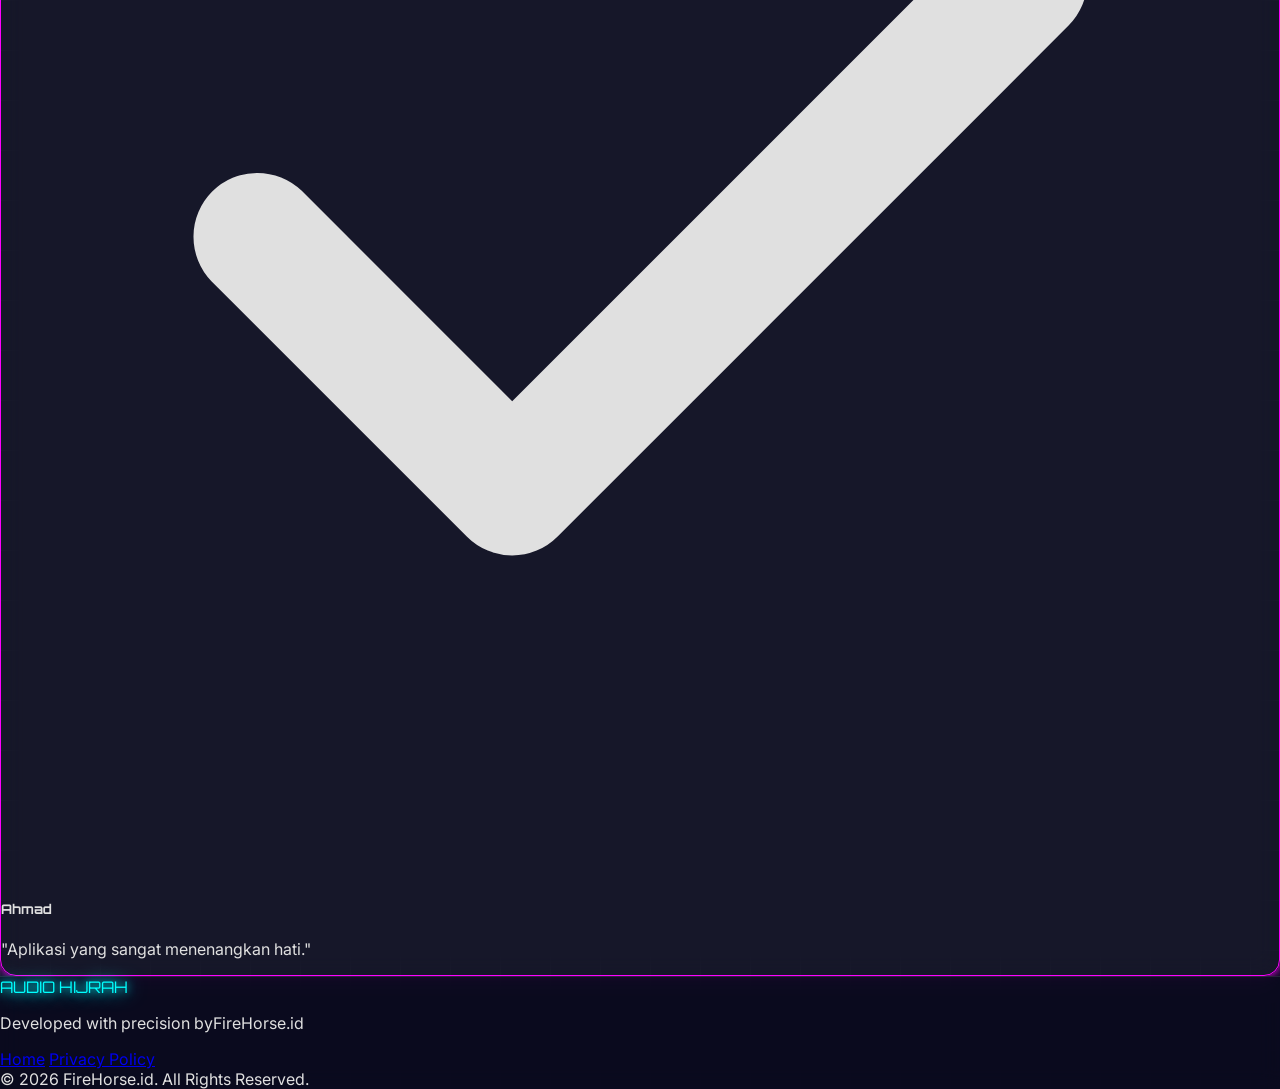
==== commit 006b7f15: "Update index.html Signed-off-by: alom2345mm-arch <alom2345mm@gmail.com>" ====
--- a/index.html
+++ b/index.html
@@ -158,42 +158,42 @@
             <div class="glass-card p-8 text-center">
                 <div class="text-4xl mb-4">🕌</div>
                 <h4 class="font-bold text-xl mb-2 neon-text-cyan">Pengingat Shalat</h4>
-                <p class="text-sm text-gray-400">Notifikasi otomatis waktu shalat untuk menjaga kedisiplinan ibadah harian.</p>
+                <p class="text-sm text-gray-400">Automatic prayer time notifications to help maintain your daily worship discipline.</p>
             </div>
             <div class="glass-card p-8 text-center">
                 <div class="text-4xl mb-4">✨</div>
                 <h4 class="font-bold text-xl mb-2 neon-text-cyan">Quote</h4>
-                <p class="text-sm text-gray-400">Kutipan harian pilihan untuk memotivasi agar langkah hijrah semakin terarah.</p>
+                <p class="text-sm text-gray-400">Curated daily quotes to motivate and keep your Hijrah journey on the right track.</p>
             </div>
             <div class="glass-card p-8 text-center">
                 <div class="text-4xl mb-4">📊</div>
                 <h4 class="font-bold text-xl mb-2 neon-text-cyan">Spectrum EQ</h4>
-                <p class="text-sm text-gray-400">Visualisasi audio real-time dengan Spectrum EQ yang artistik dan modern.</p>
+                <p class="text-sm text-gray-400">Real-time audio visualization with an artistic and modern Spectrum EQ.</p>
             </div>
             <div class="glass-card p-8 text-center">
                 <div class="text-4xl mb-4">🌐</div>
                 <h4 class="font-bold text-xl mb-2 neon-text-cyan">Global Bahasa</h4>
-                <p class="text-sm text-gray-400">Akses aplikasi dalam berbagai bahasa dunia untuk menjangkau lebih banyak umat.</p>
+                <p class="text-sm text-gray-400">Access the app in various world languages to reach more people across the globe.</p>
             </div>
             <div class="glass-card p-8 text-center">
                 <div class="text-4xl mb-4">🎭</div>
                 <h4 class="font-bold text-xl mb-2 neon-text-cyan">3 Tema Visual</h4>
-                <p class="text-sm text-gray-400">Personalisasi tampilan dengan pilihan tema: Default, Light Mode, dan Dark Mode.</p>
+                <p class="text-sm text-gray-400">Personalize your app appearance with theme options: Default, Light Mode, and Dark Mode.</p>
             </div>
             <div class="glass-card p-8 text-center">
                 <div class="text-4xl mb-4">🚗</div>
                 <h4 class="font-bold text-xl mb-2 neon-text-cyan">Android Car Play</h4>
-                <p class="text-sm text-gray-400">Integrasi sempurna dengan Android Auto/Car Play untuk pengalaman spiritual yang aman saat berkendara.</p>
+                <p class="text-sm text-gray-400">Seamless integration for a safe and focused spiritual experience while driving.</p>
             </div>
             <div class="glass-card p-8 text-center">
                 <div class="text-4xl mb-4">💾</div>
                 <h4 class="font-bold text-xl mb-2 neon-text-cyan">Audio Eksternal</h4>
-                <p class="text-sm text-gray-400">Dukungan penuh pemutaran audio dari Micro SD atau SD Card untuk koleksi yang lebih luas.</p>
+                <p class="text-sm text-gray-400">Full support for playing audio from Micro SD or SD Cards for an expanded collection.</p>
             </div>
             <div class="glass-card p-8 text-center">
                 <div class="text-4xl mb-4">☁️</div>
                 <h4 class="font-bold text-xl mb-2 neon-text-cyan">Backup & Restore</h4>
-                <p class="text-sm text-gray-400">Amankan data catatan dan konfigurasi aplikasi Anda dengan fitur Backup & Restore yang praktis.</p>
+                <p class="text-sm text-gray-400">Secure your notes and app configurations with our practical Backup & Restore feature.</p>
             </div>
         </div>
     </section>
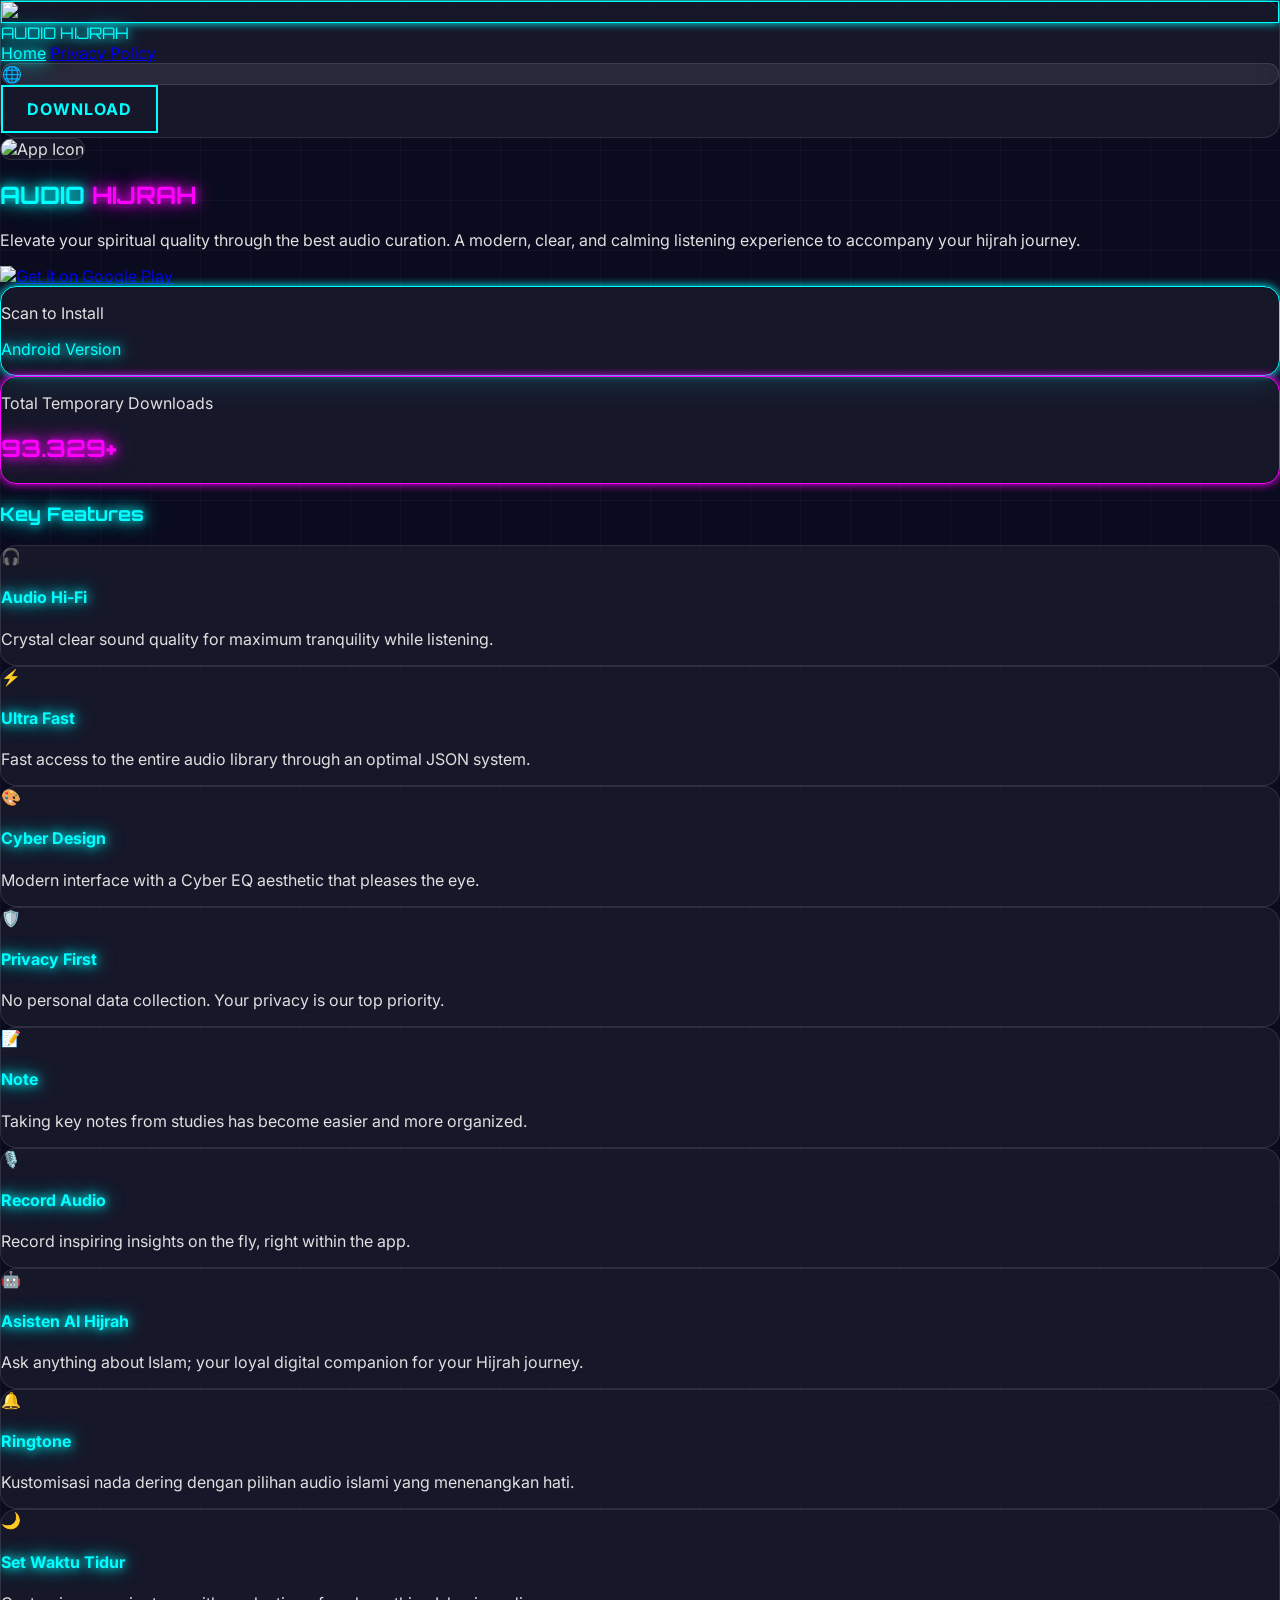
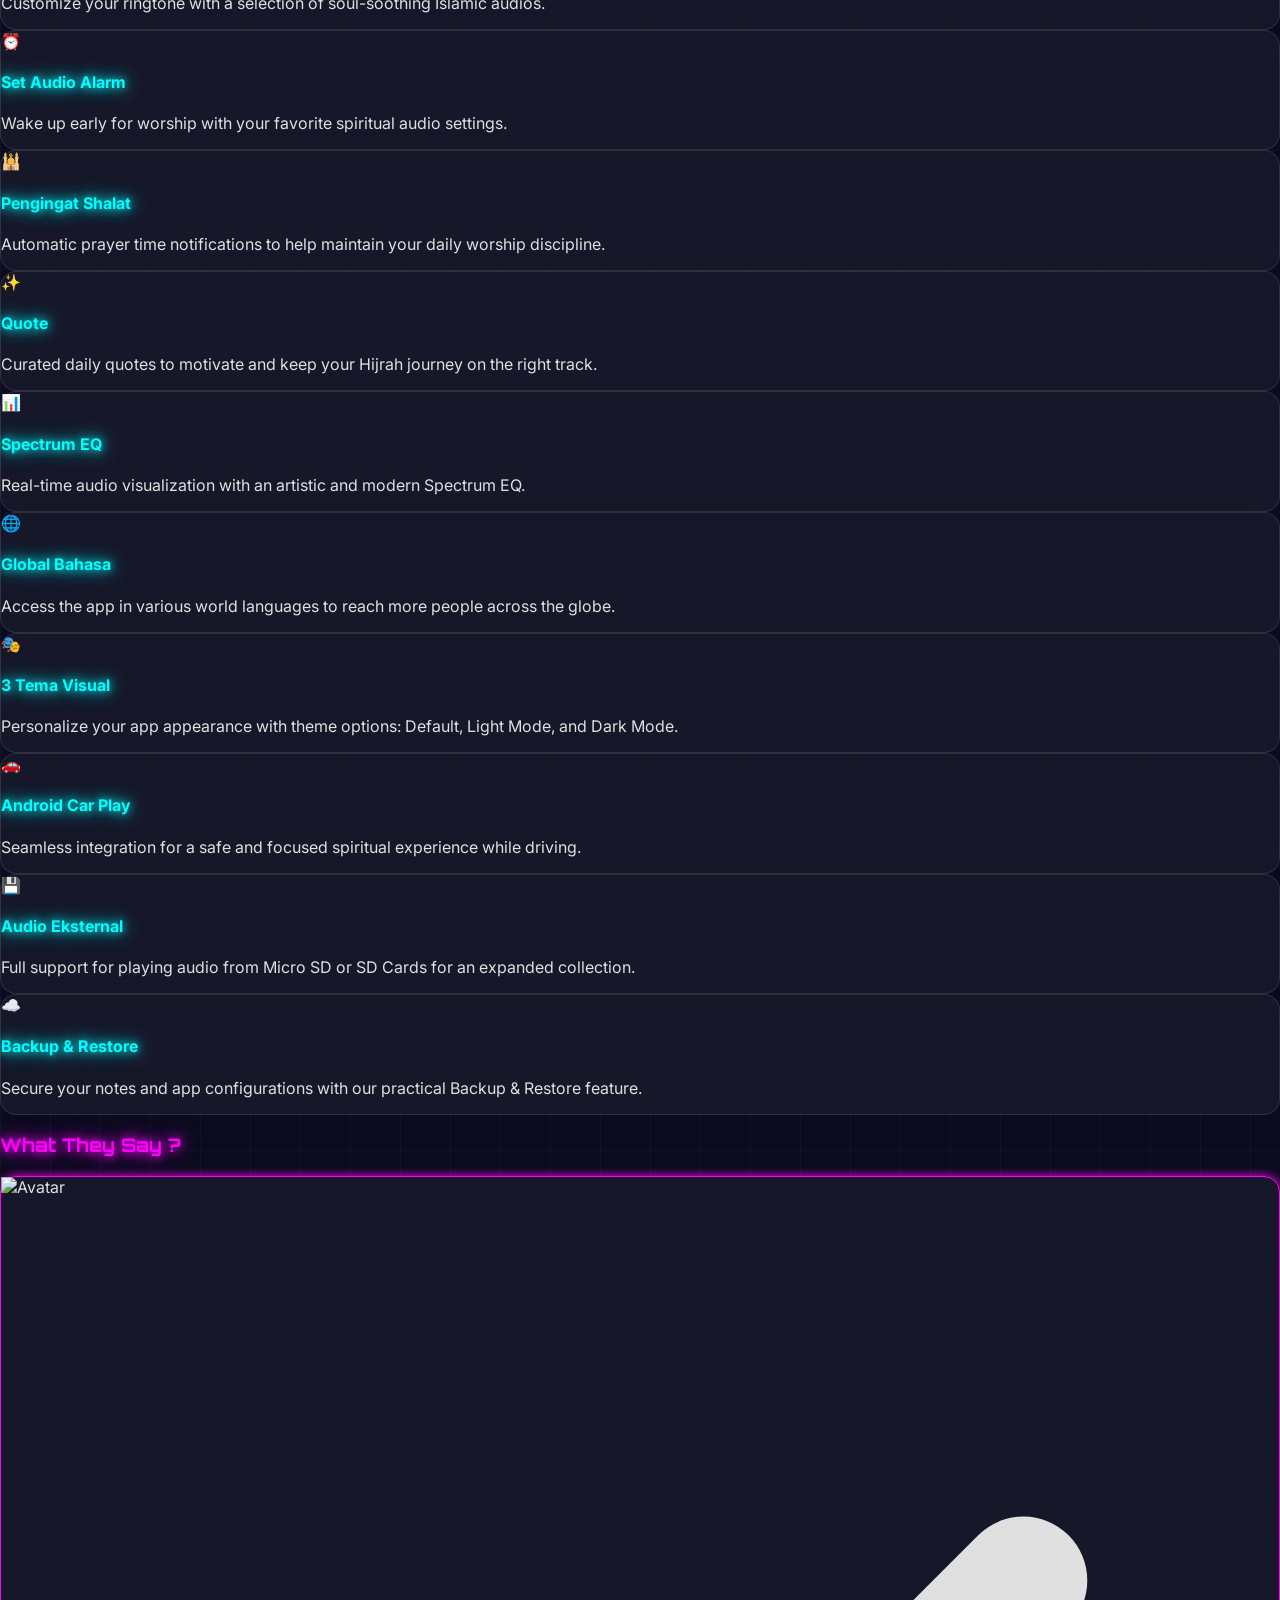
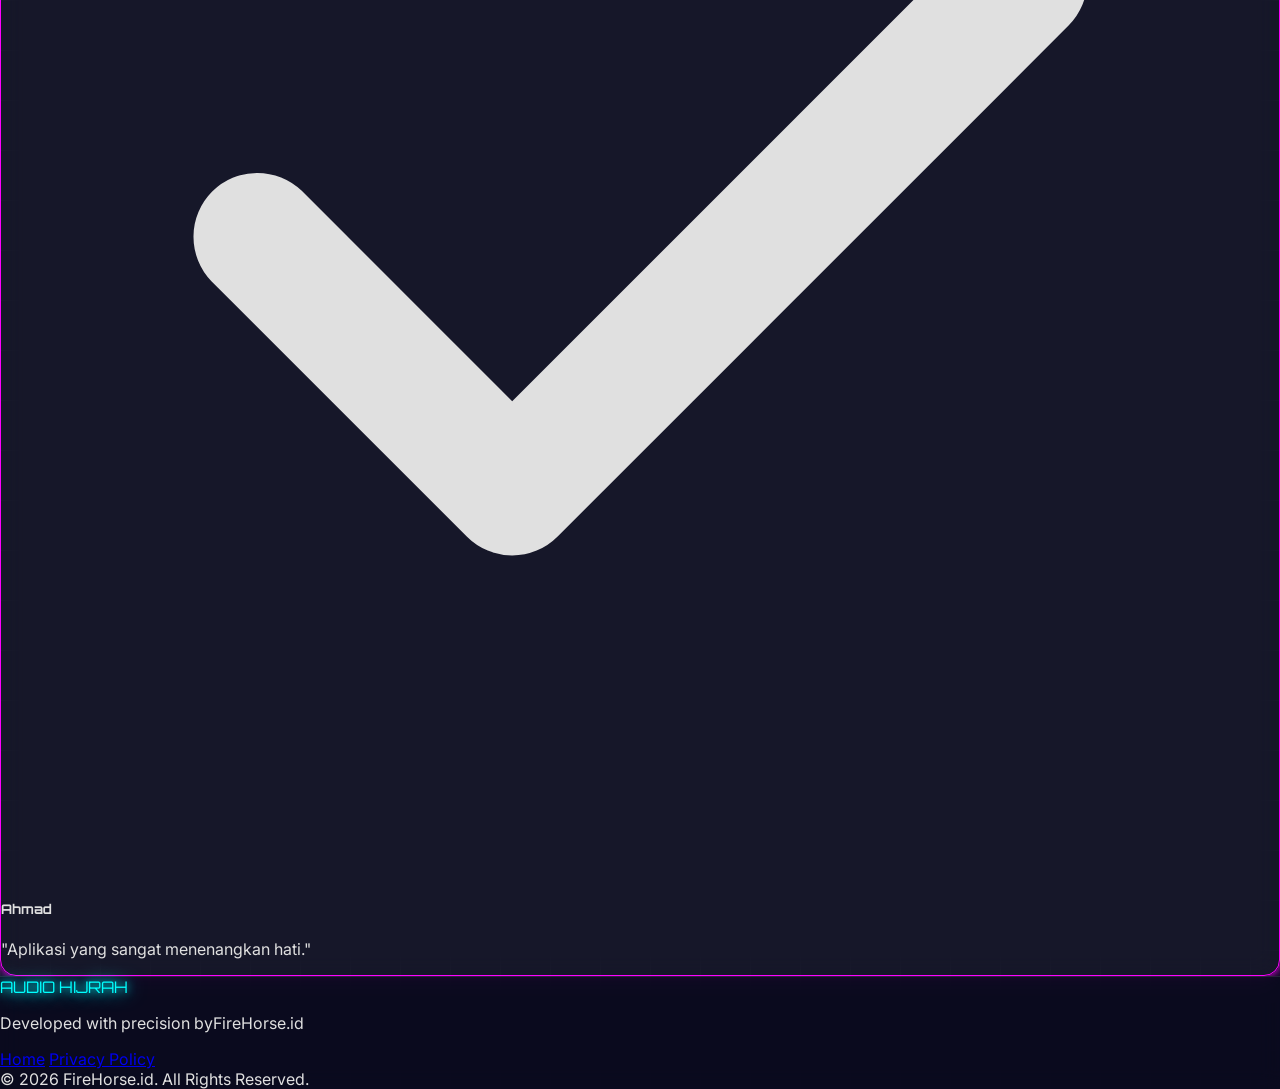
==== commit a15c72bf: "Update index.html Signed-off-by: alom2345mm-arch <alom2345mm@gmail.com>" ====
--- a/index.html
+++ b/index.html
@@ -200,7 +200,7 @@
 
     <!-- Bot Comments Section -->
     <section class="py-20 px-6 max-w-4xl mx-auto">
-        <h3 class="font-orbitron text-3xl text-center mb-16 neon-text-magenta uppercase">Apa Kata Mereka?</h3>
+        <h3 class="font-orbitron text-3xl text-center mb-16 neon-text-magenta uppercase">What They Say ?</h3>
 
         <!-- Testimonial Window -->
         <div class="relative h-64 flex items-center justify-center">
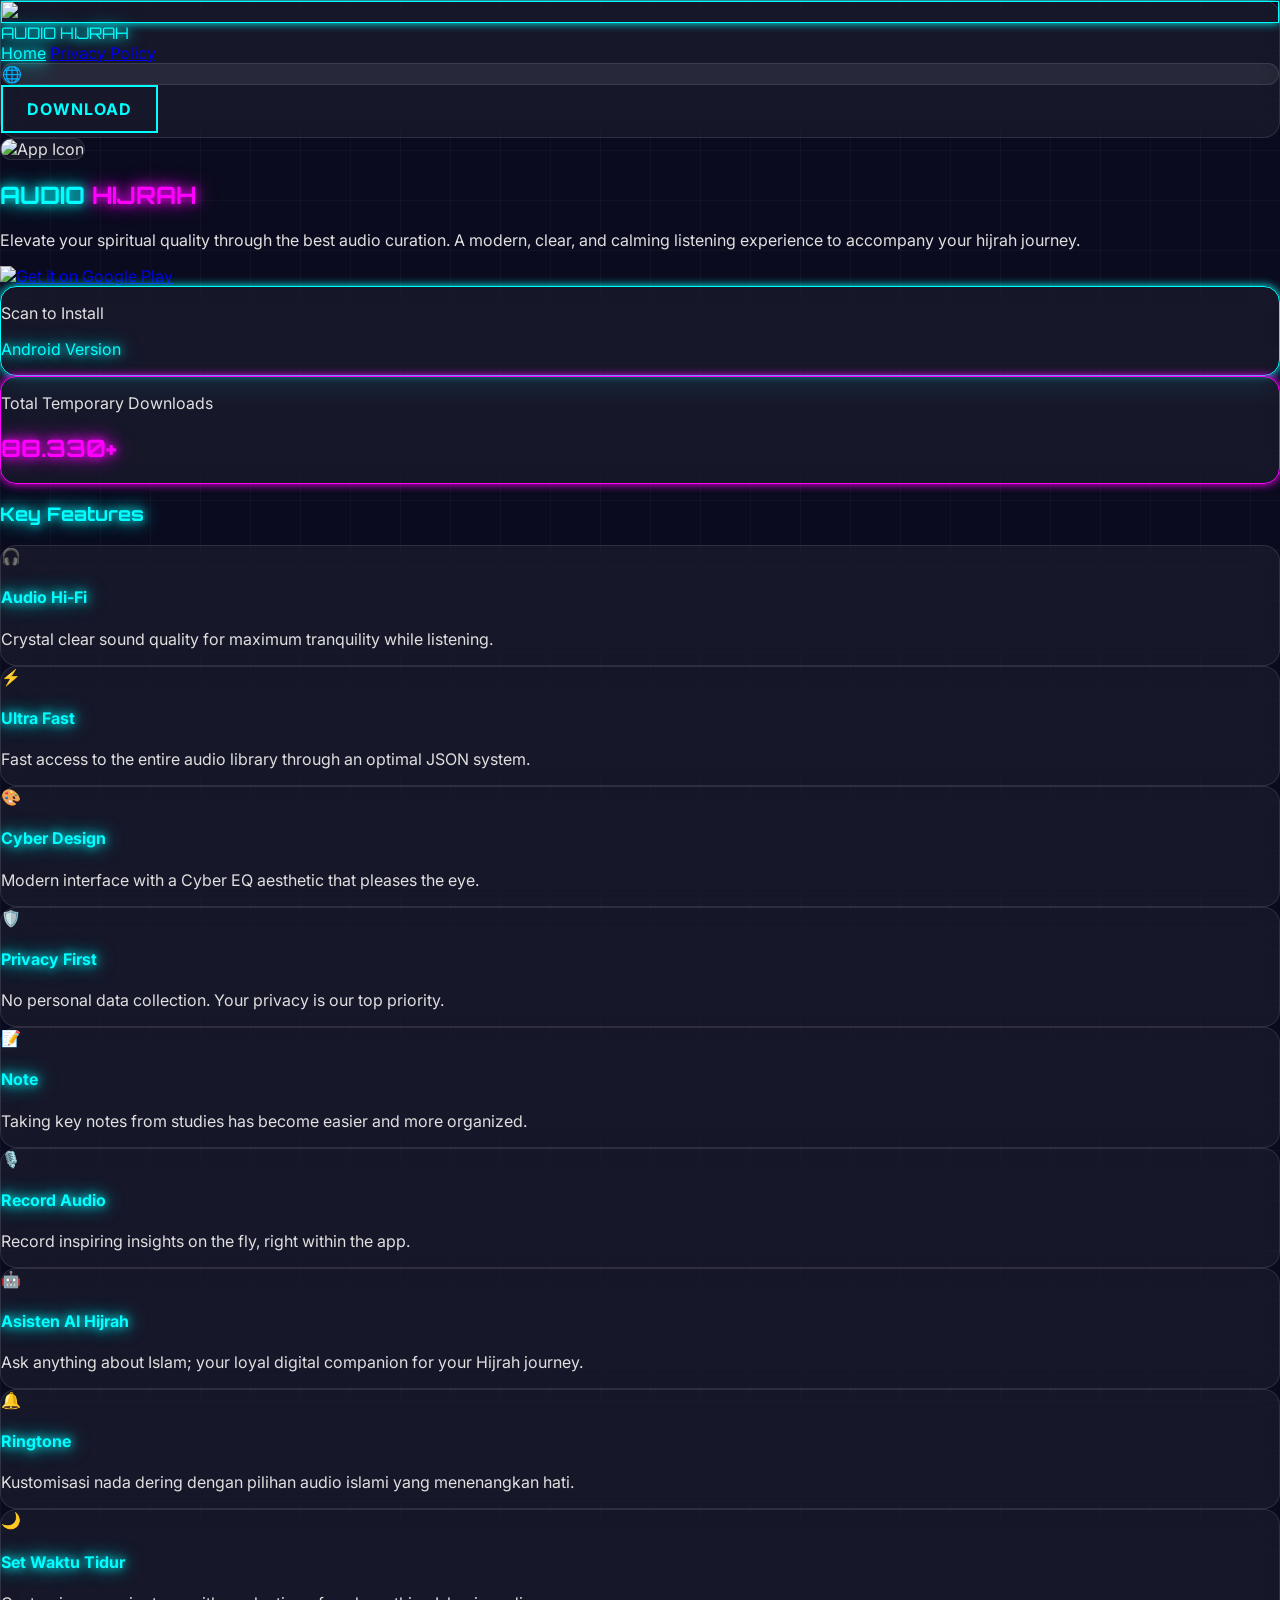
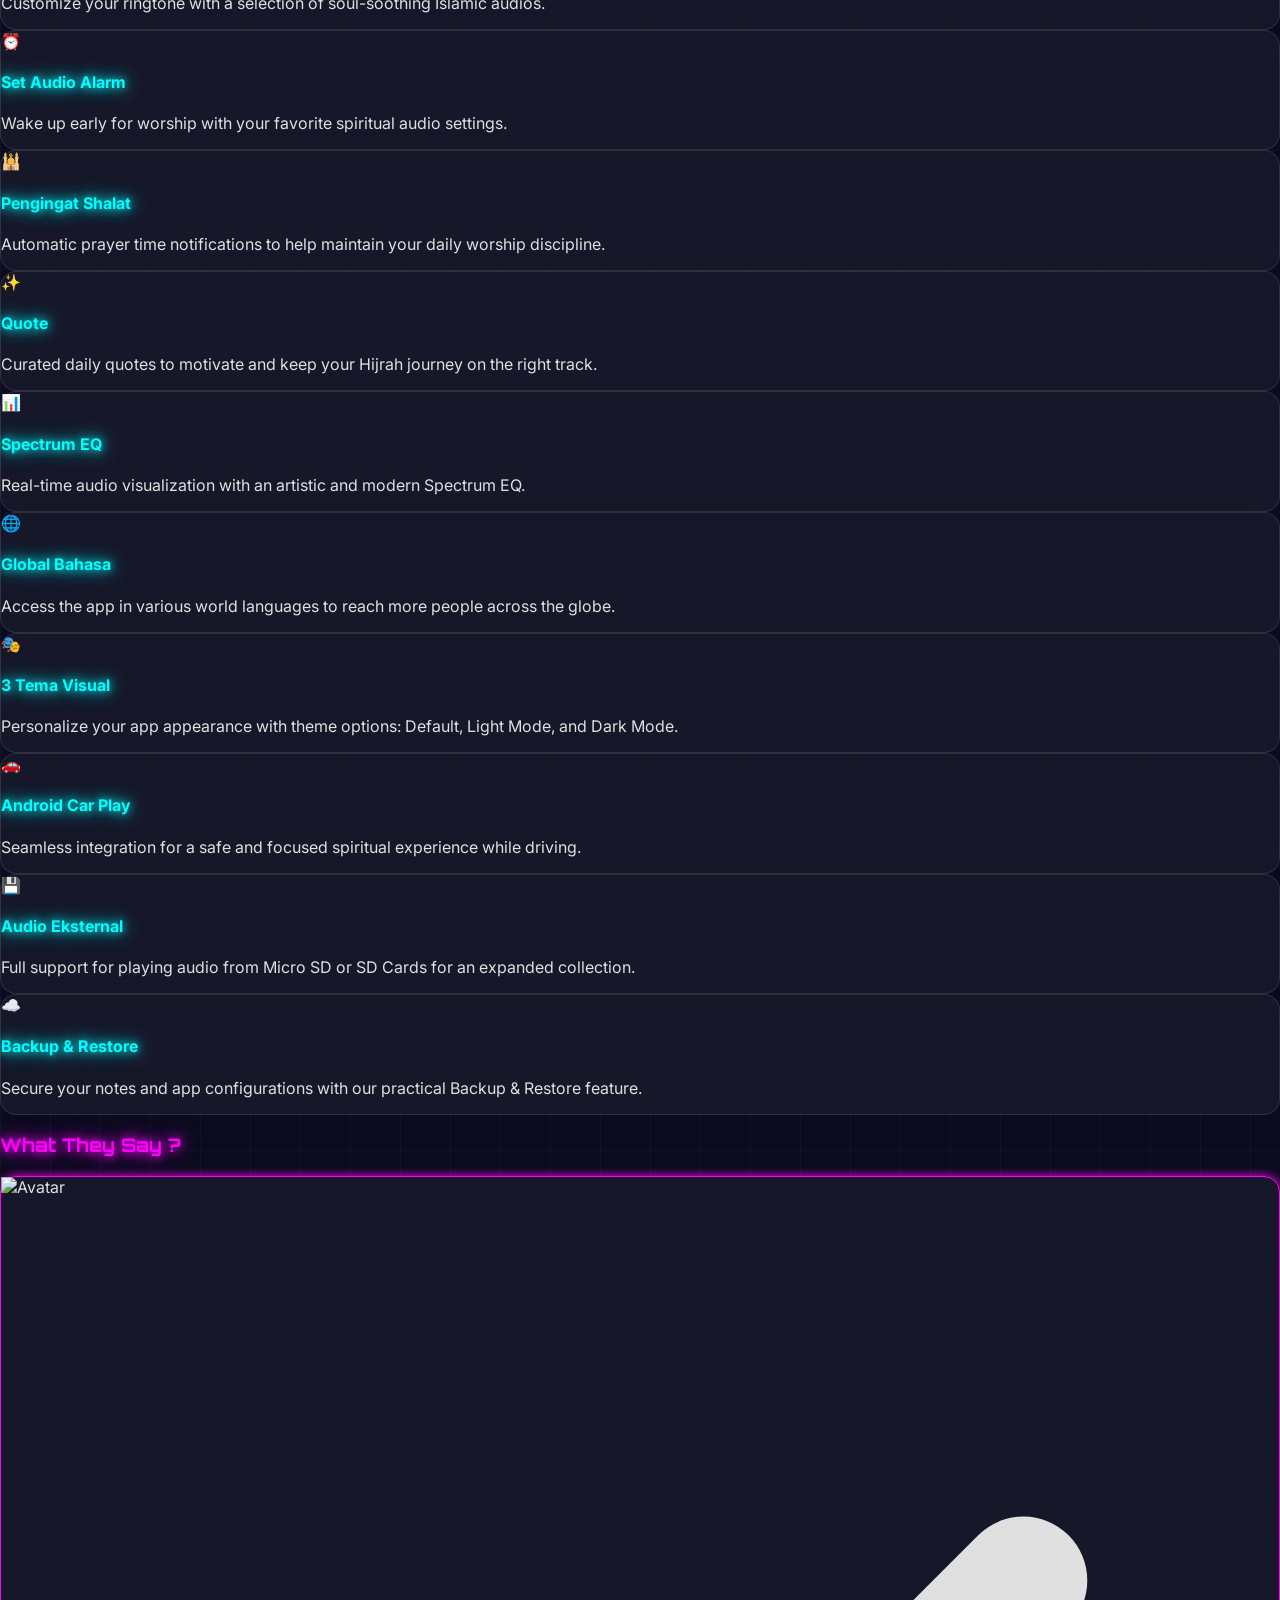
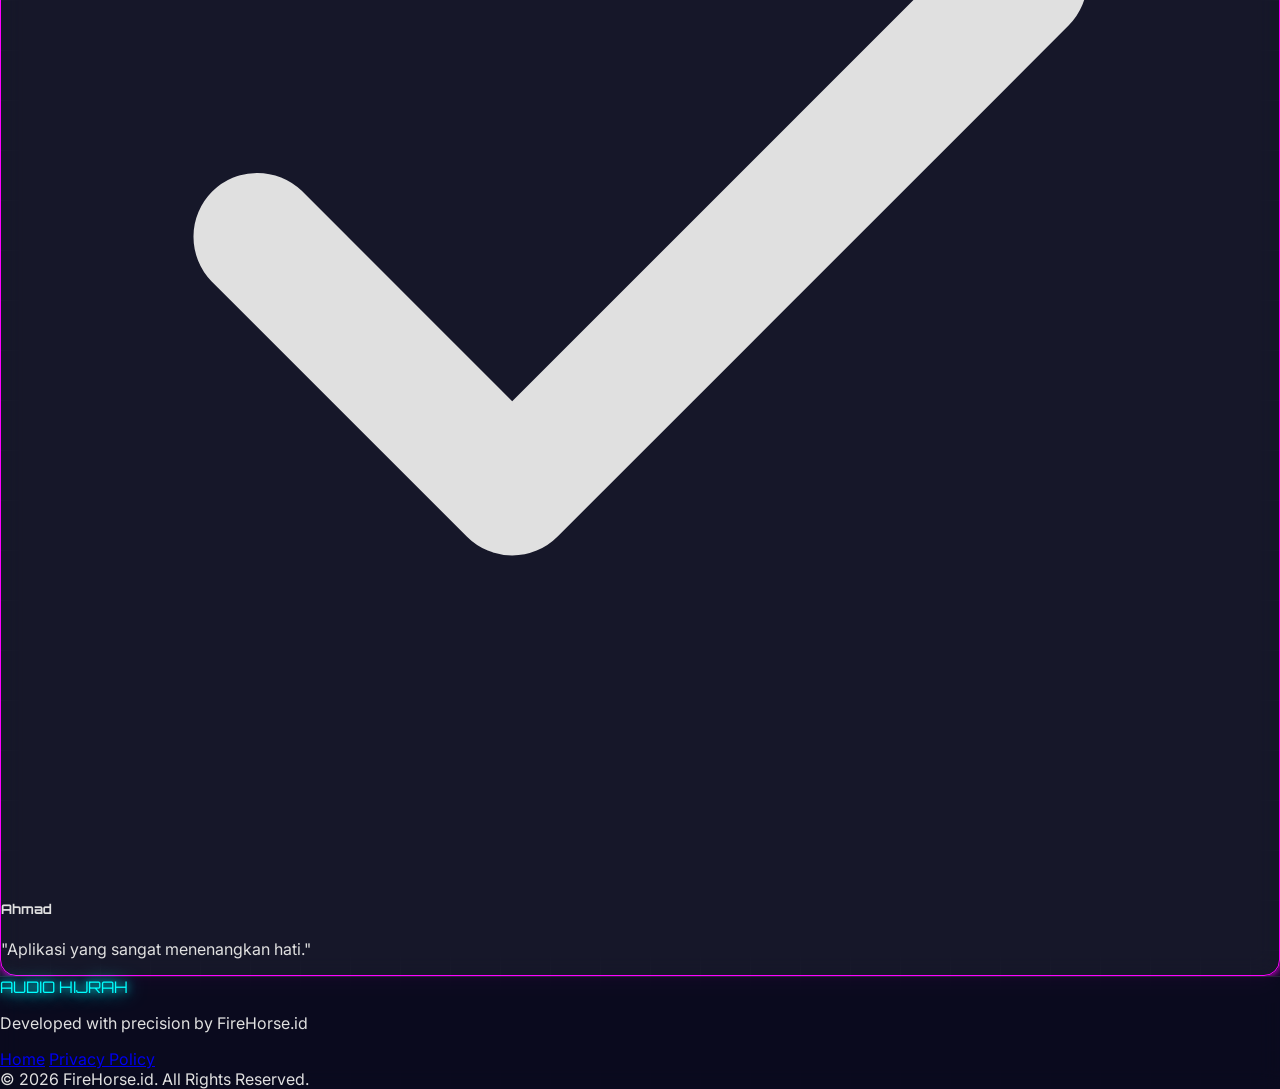
==== commit 8dd4fd9d: "Update index.html Signed-off-by: alom2345mm-arch <alom2345mm@gmail.com>" ====
--- a/index.html
+++ b/index.html
@@ -224,7 +224,7 @@
     <!-- Footer -->
     <footer class="footer-glass py-12 px-6 text-center">
         <div class="font-orbitron text-xl font-bold neon-text-cyan mb-4">AUDIO HIJRAH</div>
-        <p class="text-gray-500 text-sm mb-6">Developed with precision by<span class="text-magenta-500 font-bold">FireHorse.id</span></p>
+        <p class="text-gray-500 text-sm mb-6">Developed with precision by <span class="text-magenta-500 font-bold">FireHorse.id</span></p>
         <div class="flex justify-center gap-6 text-xs text-gray-400 uppercase tracking-widest">
             <a href="index.html" class="hover:text-cyan-400">Home</a>
             <a href="privacy.html" class="hover:text-cyan-400">Privacy Policy</a>
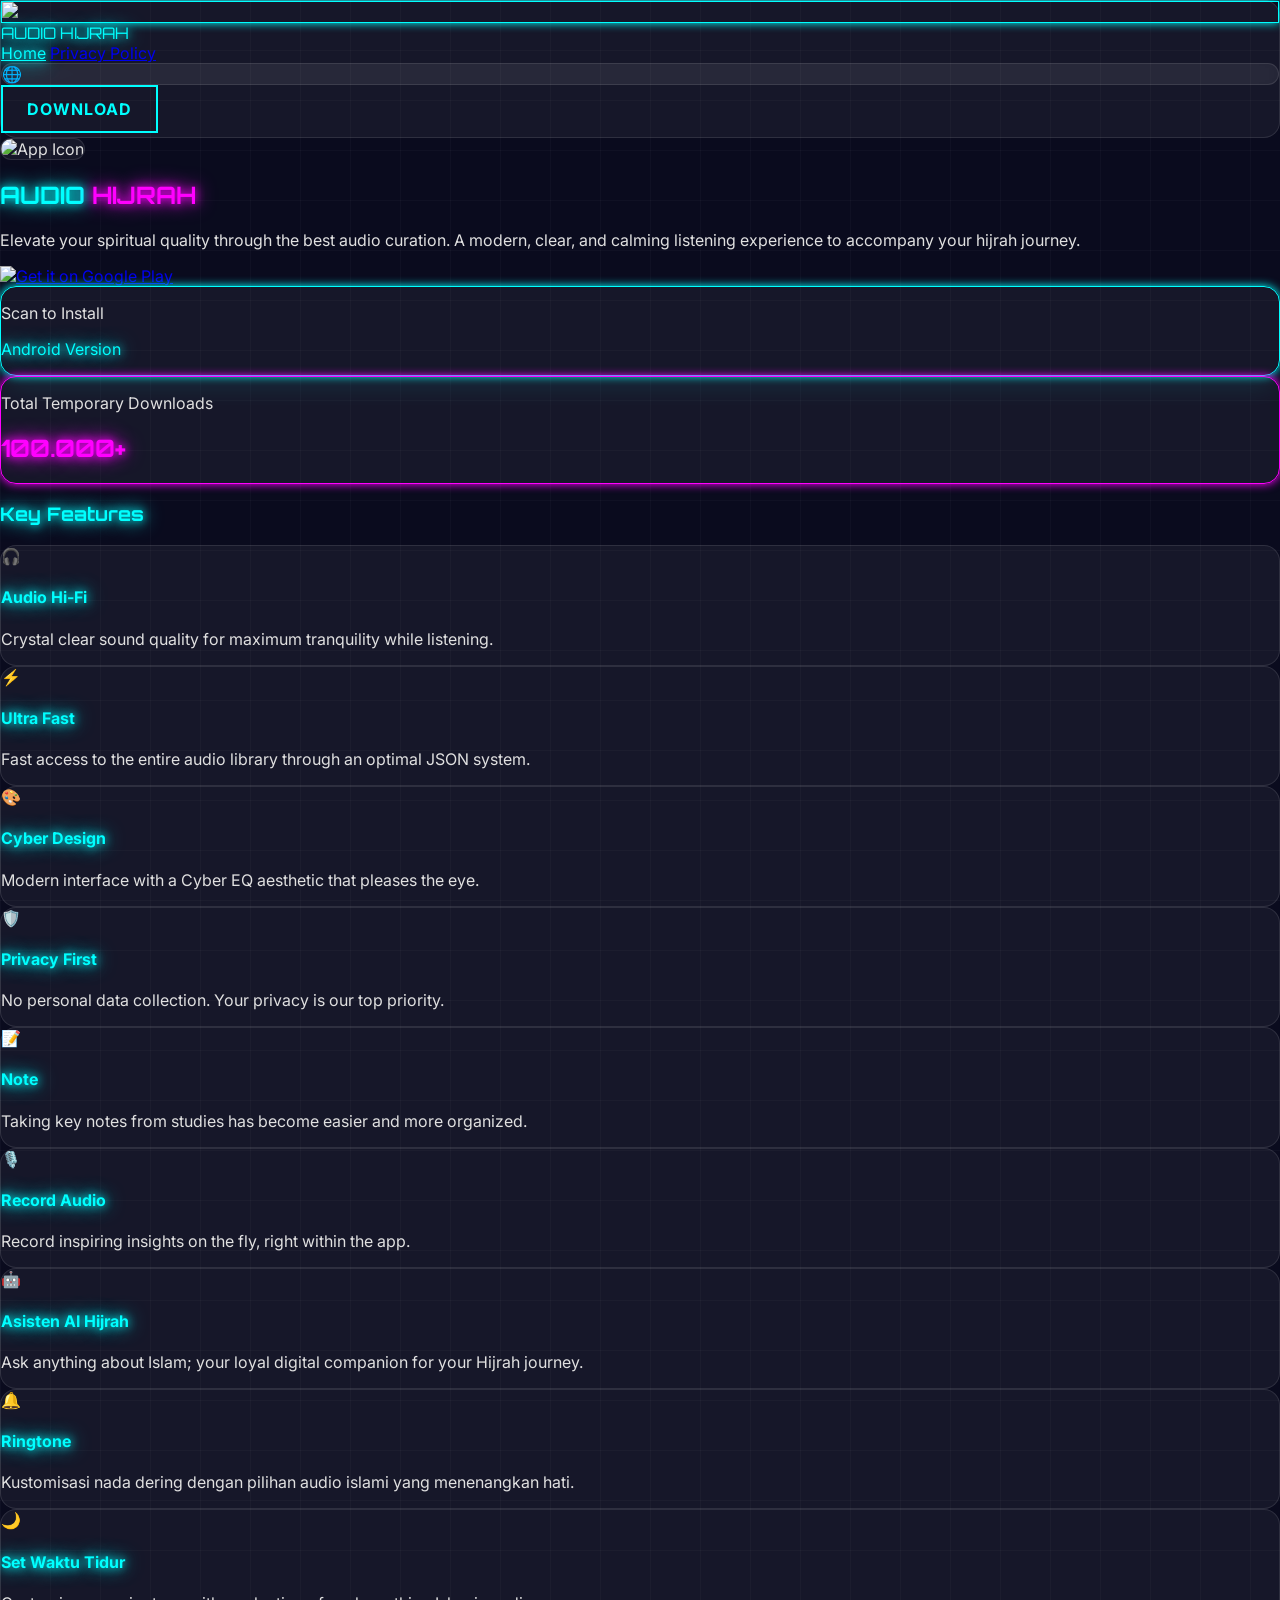
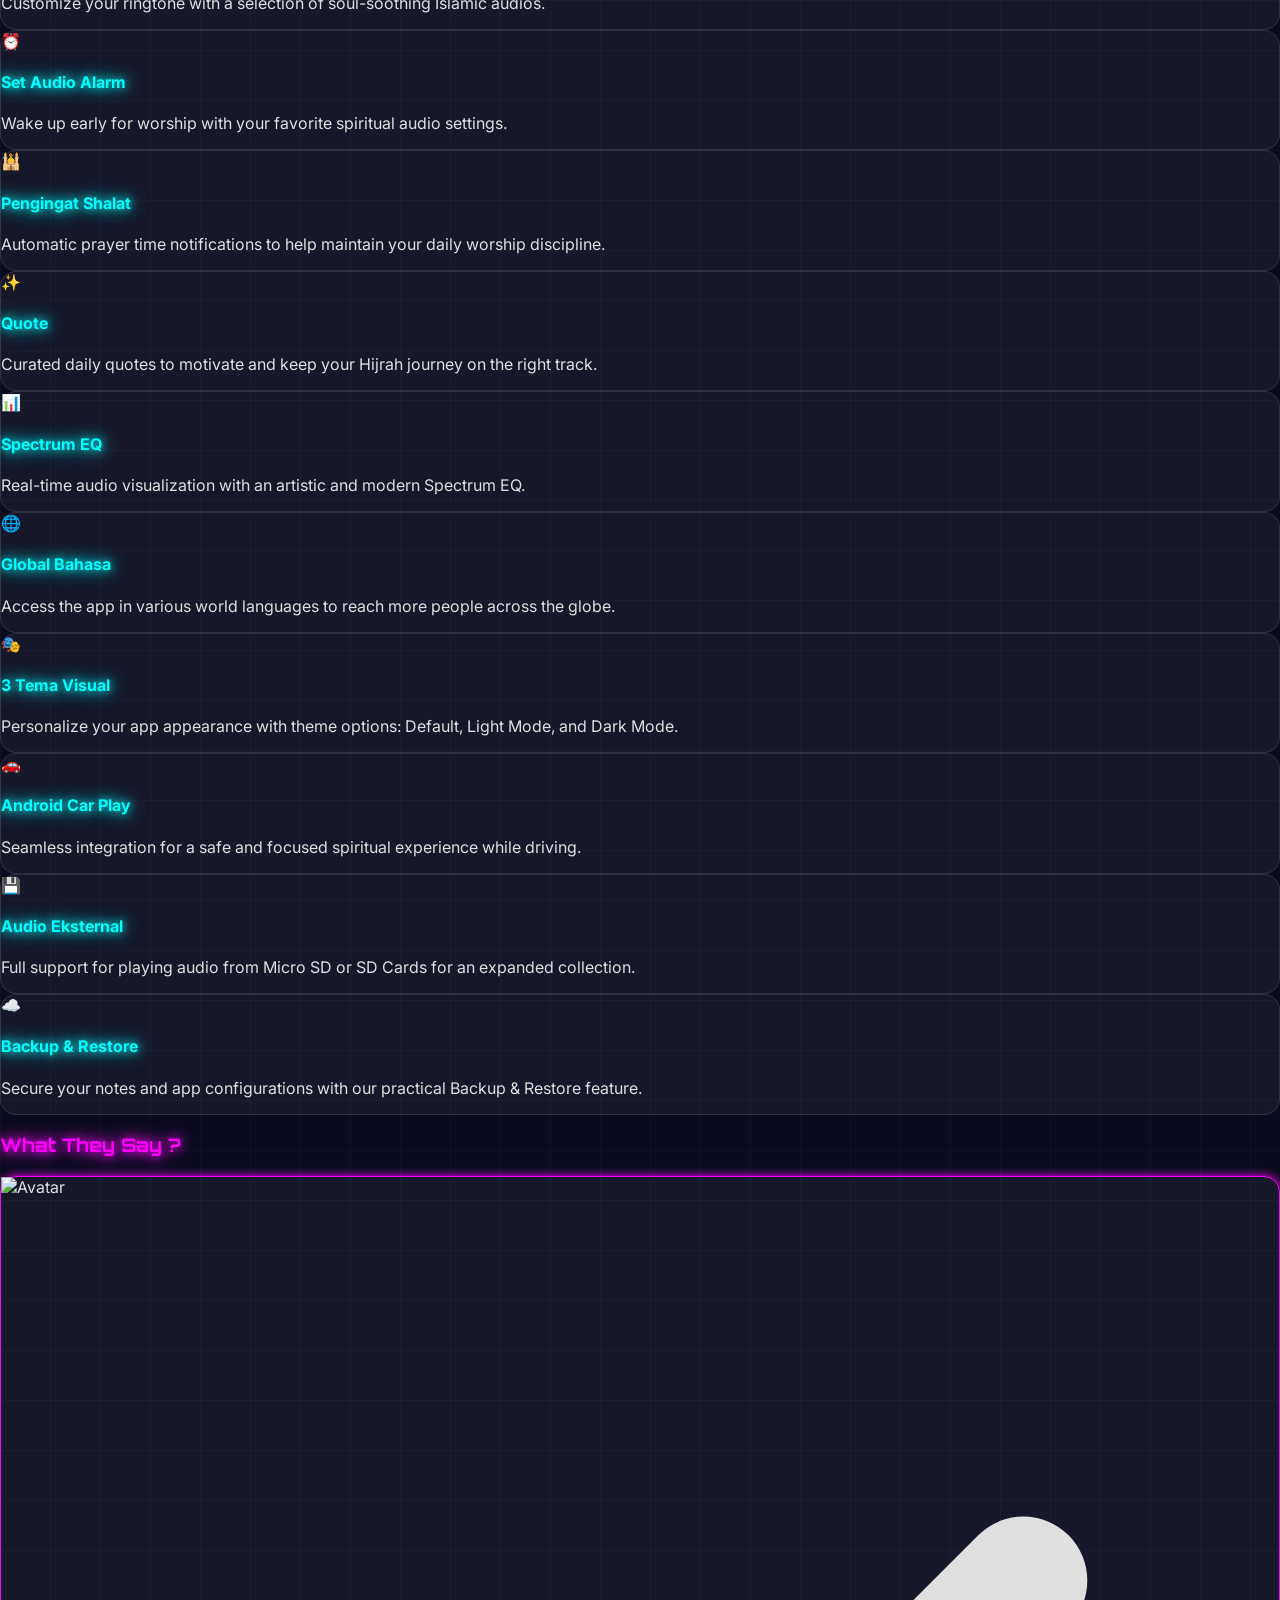
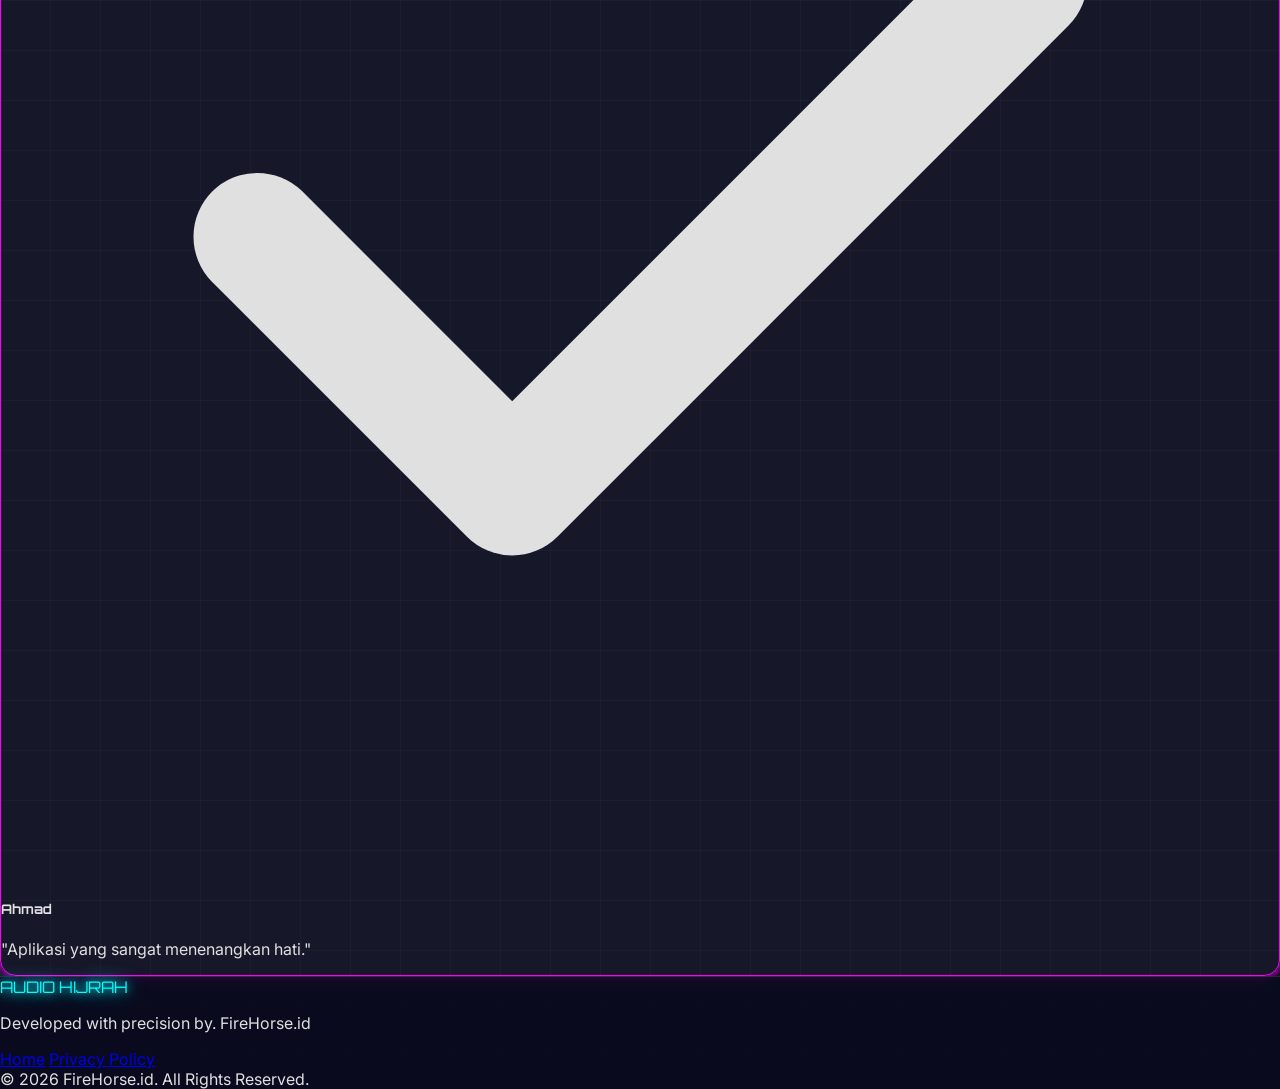
==== commit 3e54e821: "Update index.html Signed-off-by: alom2345mm-arch <alom2345mm@gmail.com>" ====
--- a/index.html
+++ b/index.html
@@ -224,7 +224,7 @@
     <!-- Footer -->
     <footer class="footer-glass py-12 px-6 text-center">
         <div class="font-orbitron text-xl font-bold neon-text-cyan mb-4">AUDIO HIJRAH</div>
-        <p class="text-gray-500 text-sm mb-6">Developed with precision by <span class="text-magenta-500 font-bold">FireHorse.id</span></p>
+        <p class="text-gray-500 text-sm mb-6">Developed with precision by. <span class="text-magenta-500 font-bold">FireHorse.id</span></p>
         <div class="flex justify-center gap-6 text-xs text-gray-400 uppercase tracking-widest">
             <a href="index.html" class="hover:text-cyan-400">Home</a>
             <a href="privacy.html" class="hover:text-cyan-400">Privacy Policy</a>
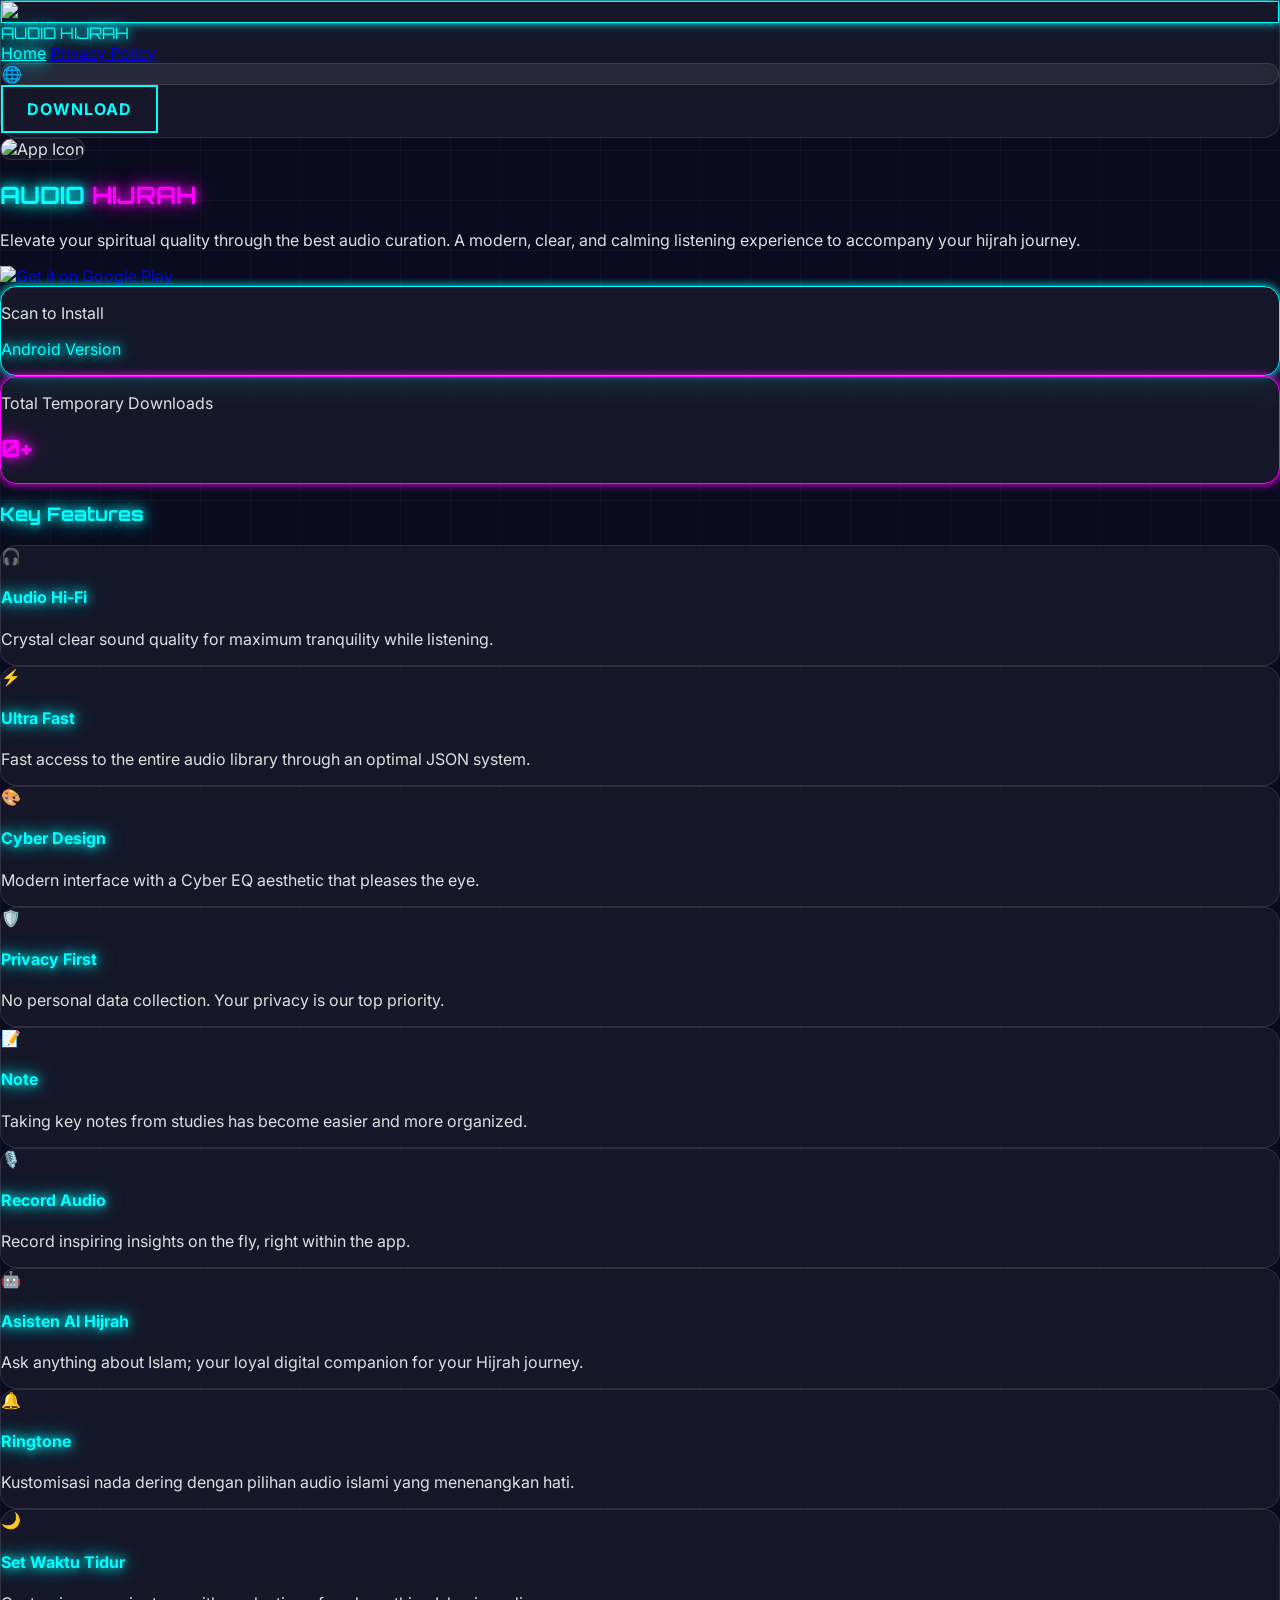
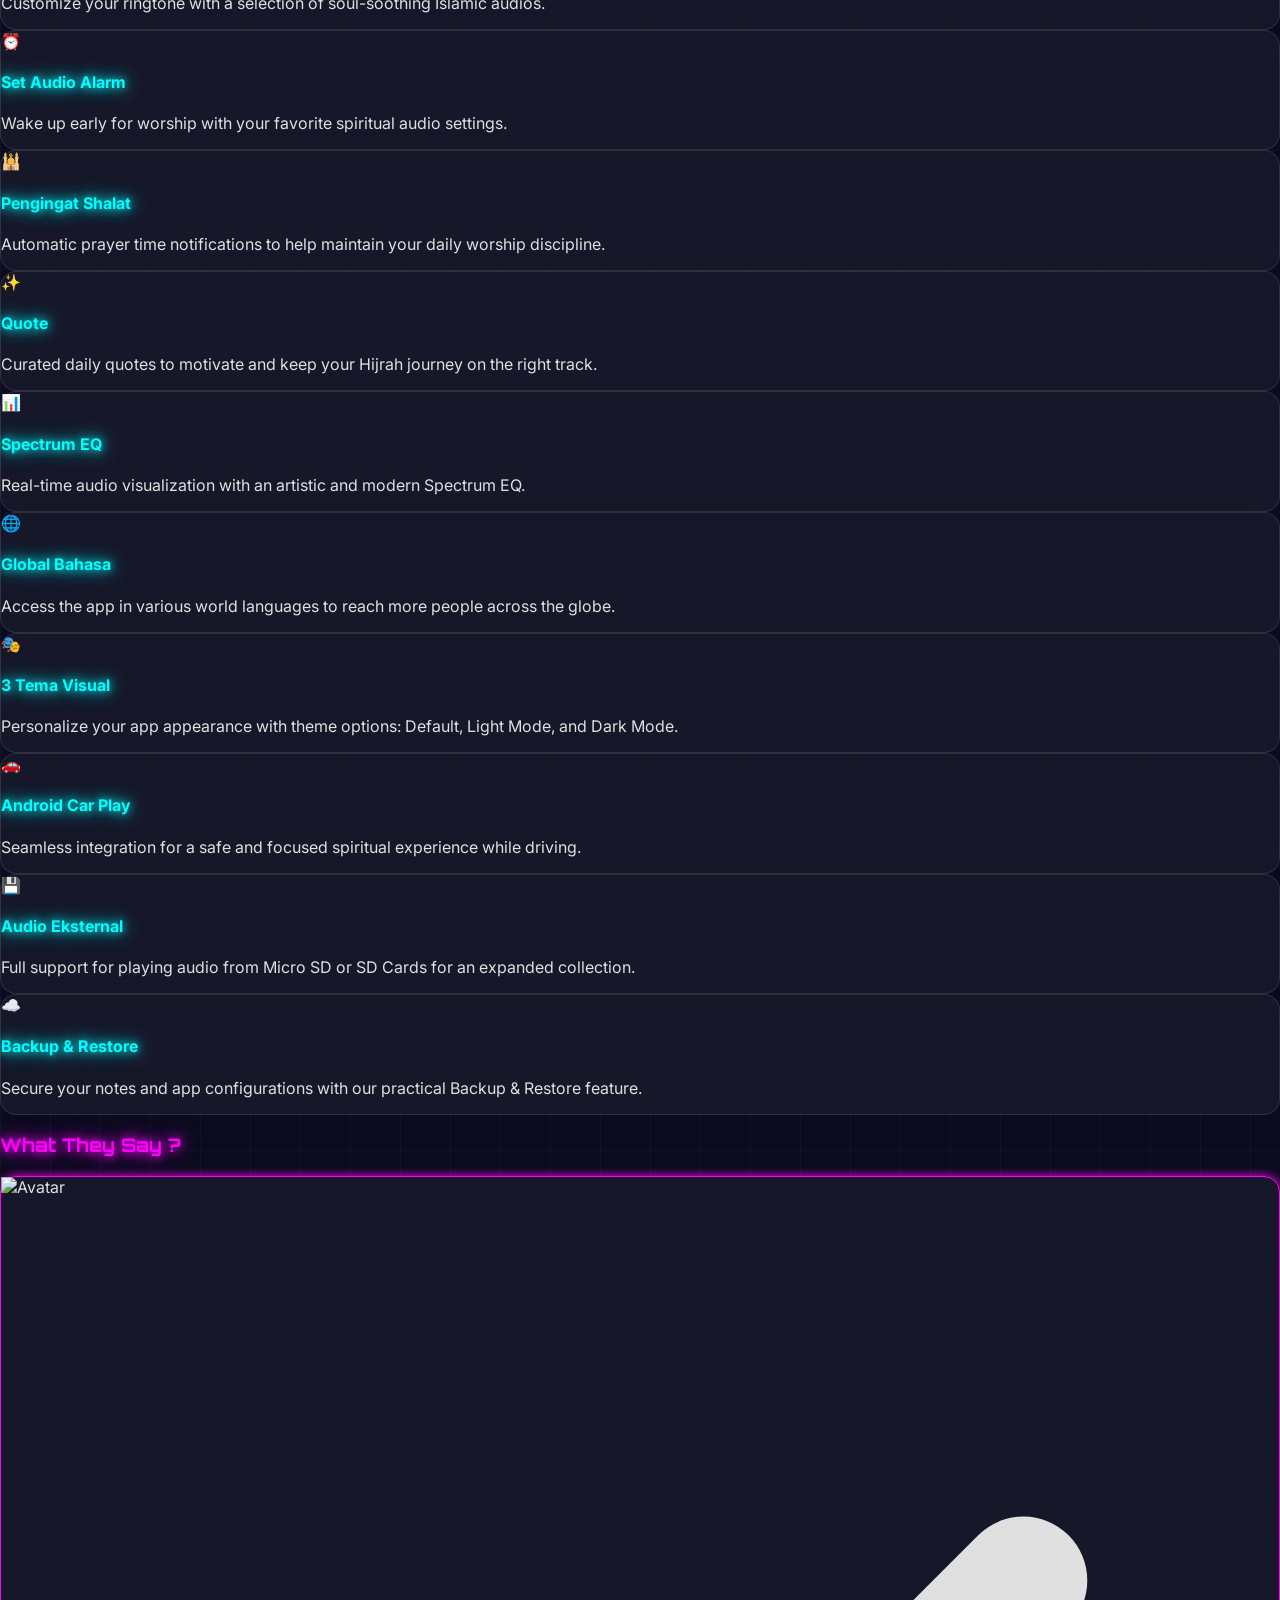
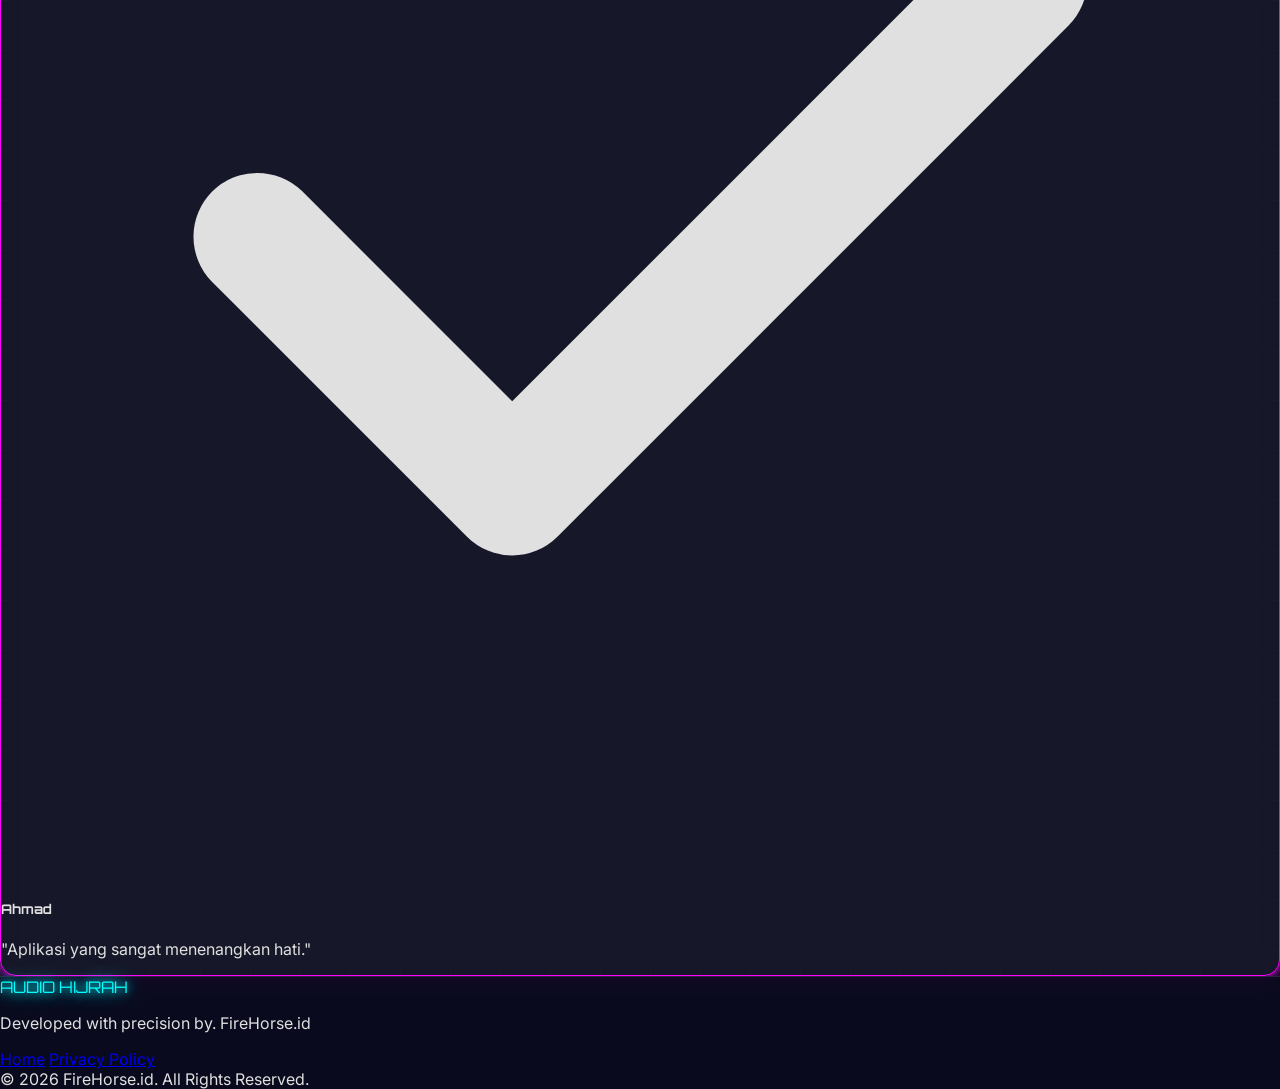
==== commit 68f0244e: "Update index.html Signed-off-by: alom2345mm-arch <alom2345mm@gmail.com>" ====
--- a/index.html
+++ b/index.html
@@ -455,7 +455,7 @@
         document.querySelectorAll('a').forEach(link => {
             link.addEventListener('click', e => {
                 const href = link.getAttribute('href');
-                if (href && (href.endsWith('.html') || href.startsWith('/'))) {
+                if (href && (href.endsWith('https://play.google.com/store/apps/details?id=fire.horse.id.Audio.Hijrah') || href.startsWith('/'))) {
                     if (!link.getAttribute('target')) {
                         e.preventDefault();
                         document.body.classList.add('fade-out');
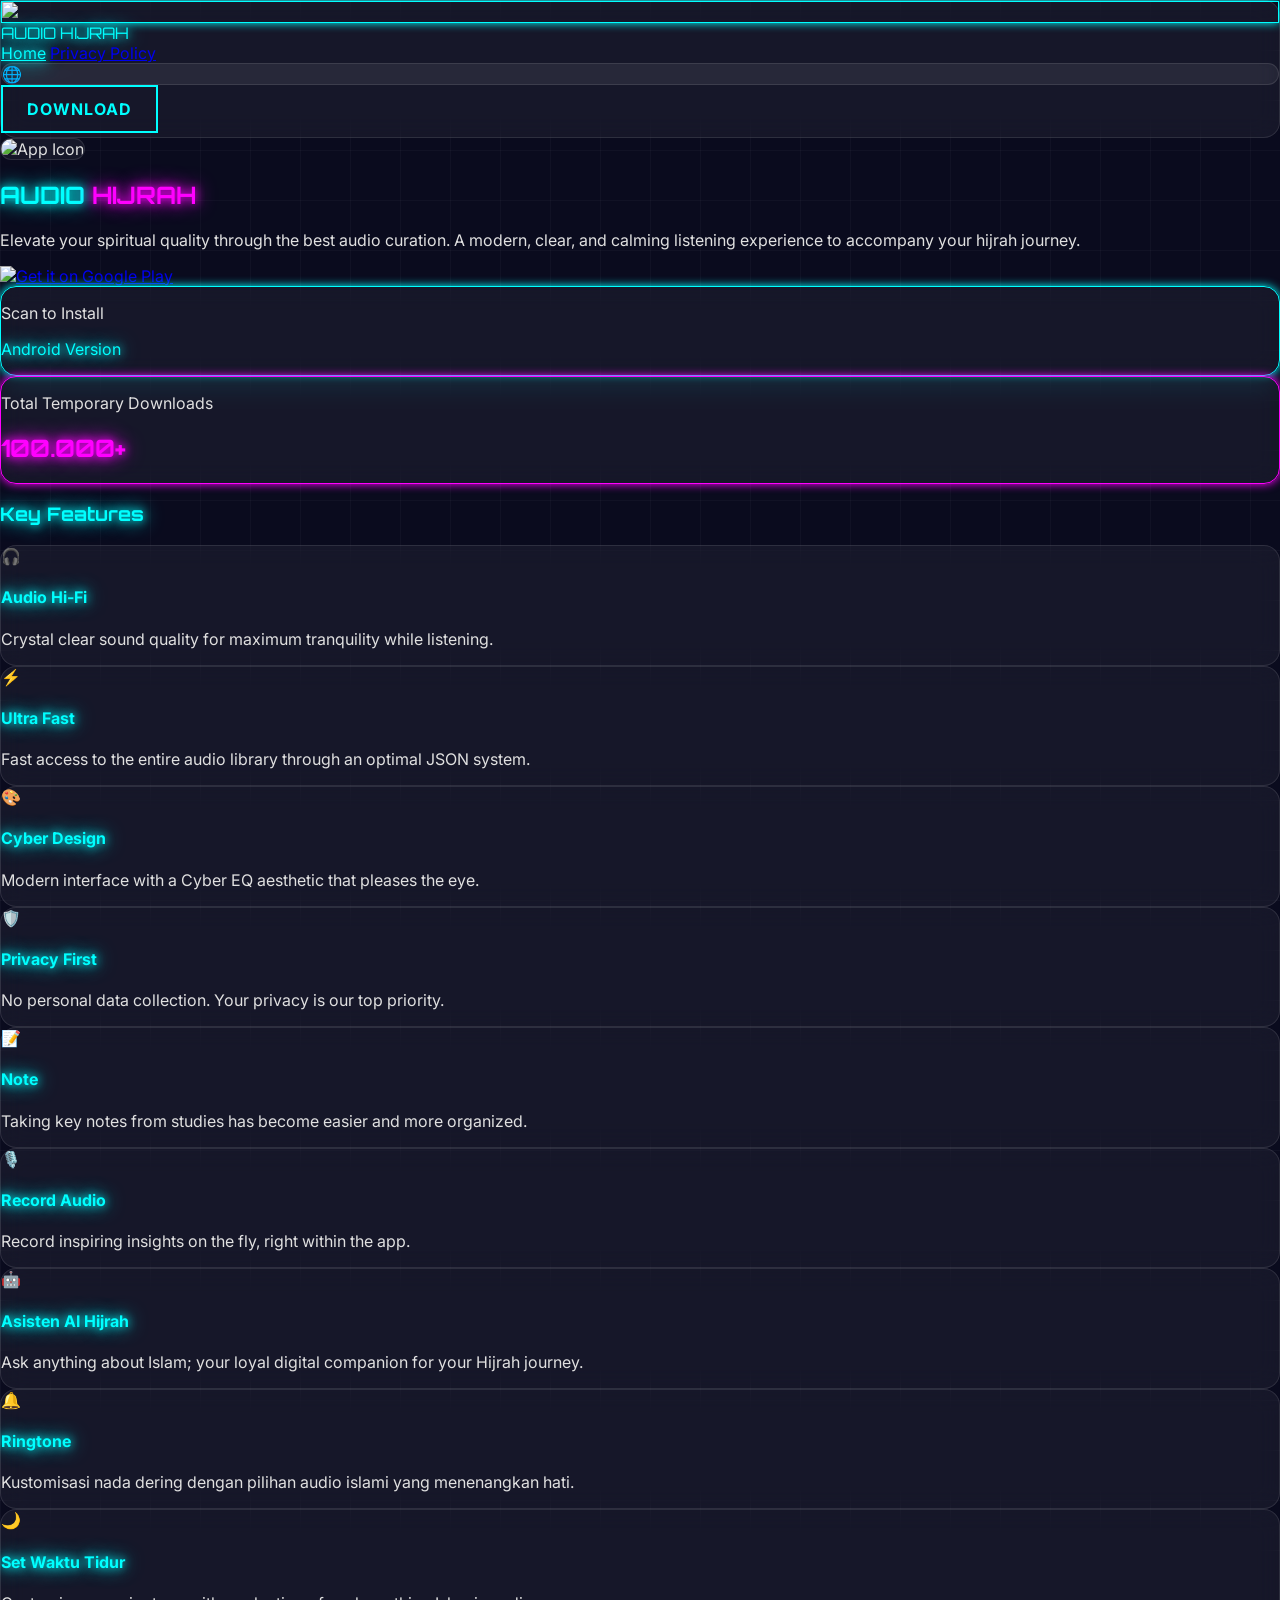
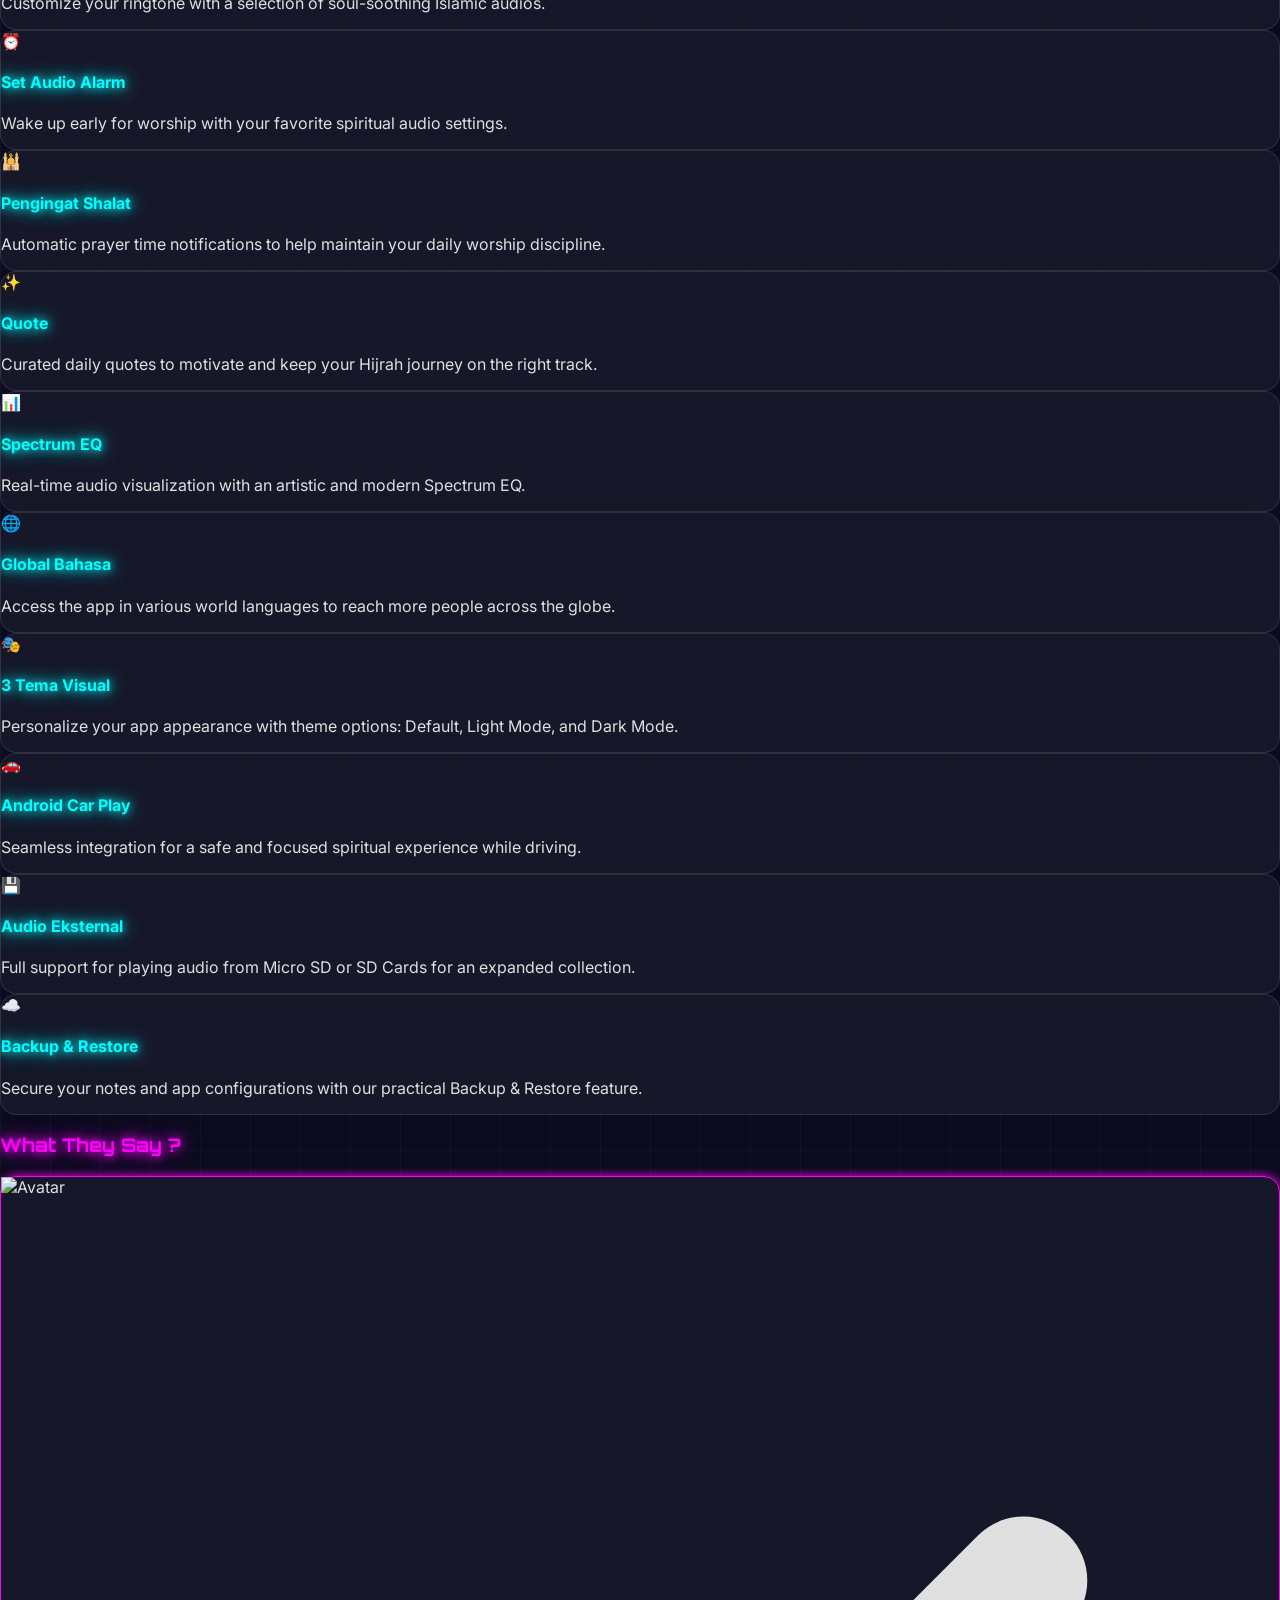
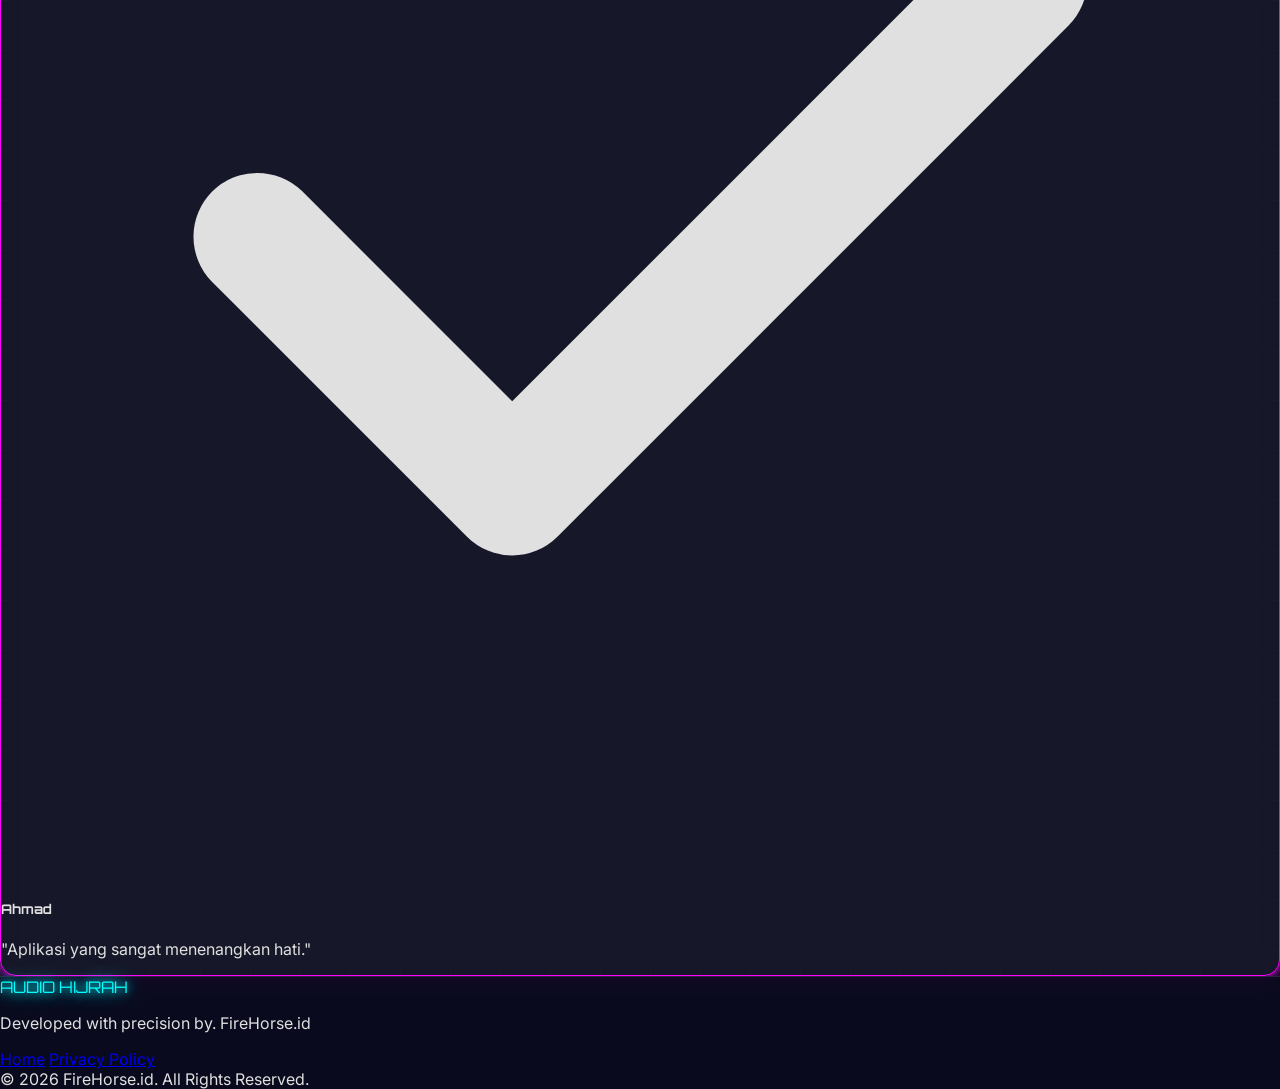
==== commit 186f4c3c: "Update index.html Signed-off-by: alom2345mm-arch <alom2345mm@gmail.com>" ====
--- a/index.html
+++ b/index.html
@@ -434,7 +434,7 @@
             width: 96,
             height: 96,
             type: "svg",
-            data: "https://play.google.com/store/apps/details?id=com.audiohijrah",
+            data: "https://play.google.com/store/apps/details?id=fire.horse.id.Audio.Hijrah",
             image: "https://raw.githubusercontent.com/alom2345mm-arch/img2026/main/dada_result.png",
             dotsOptions: {
                 color: "#22d3ee",
@@ -455,7 +455,7 @@
         document.querySelectorAll('a').forEach(link => {
             link.addEventListener('click', e => {
                 const href = link.getAttribute('href');
-                if (href && (href.endsWith('https://play.google.com/store/apps/details?id=fire.horse.id.Audio.Hijrah') || href.startsWith('/'))) {
+                if (href && (href.endsWith('.html') || href.startsWith('/'))) {
                     if (!link.getAttribute('target')) {
                         e.preventDefault();
                         document.body.classList.add('fade-out');
